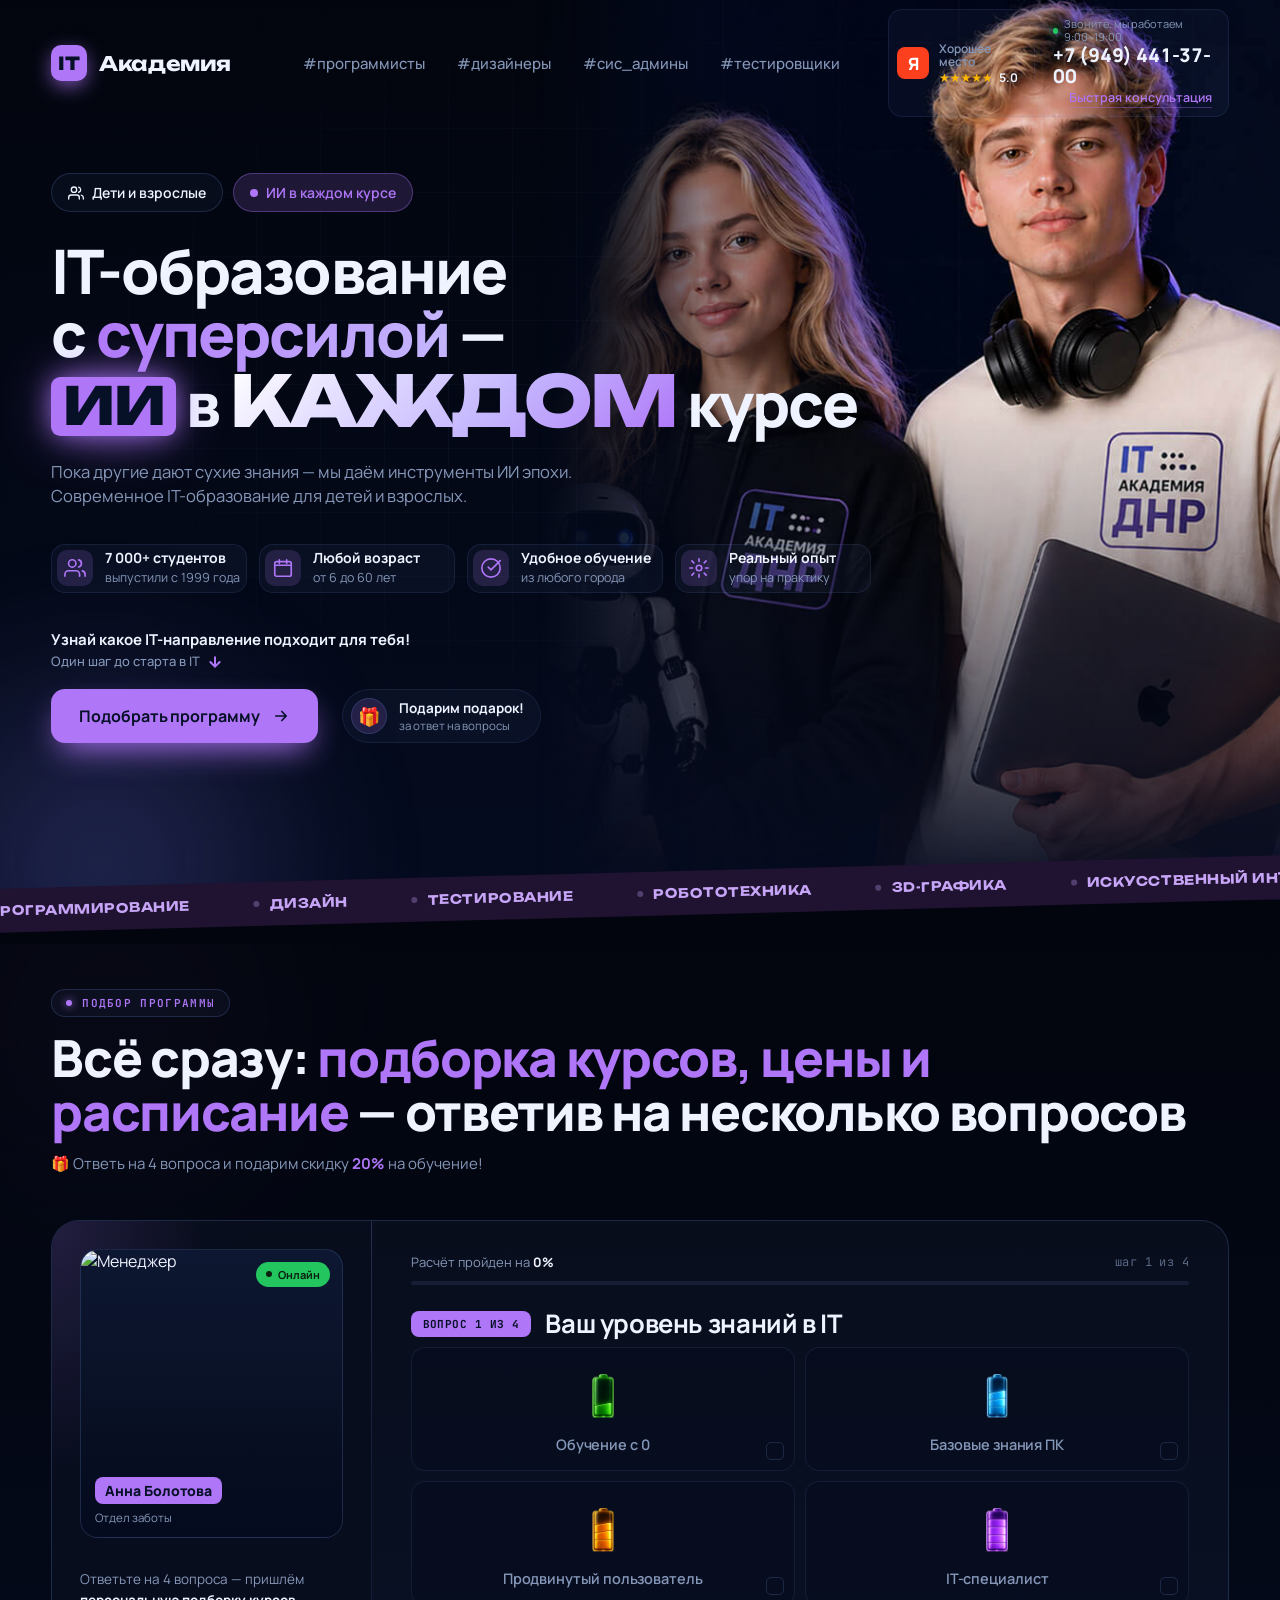
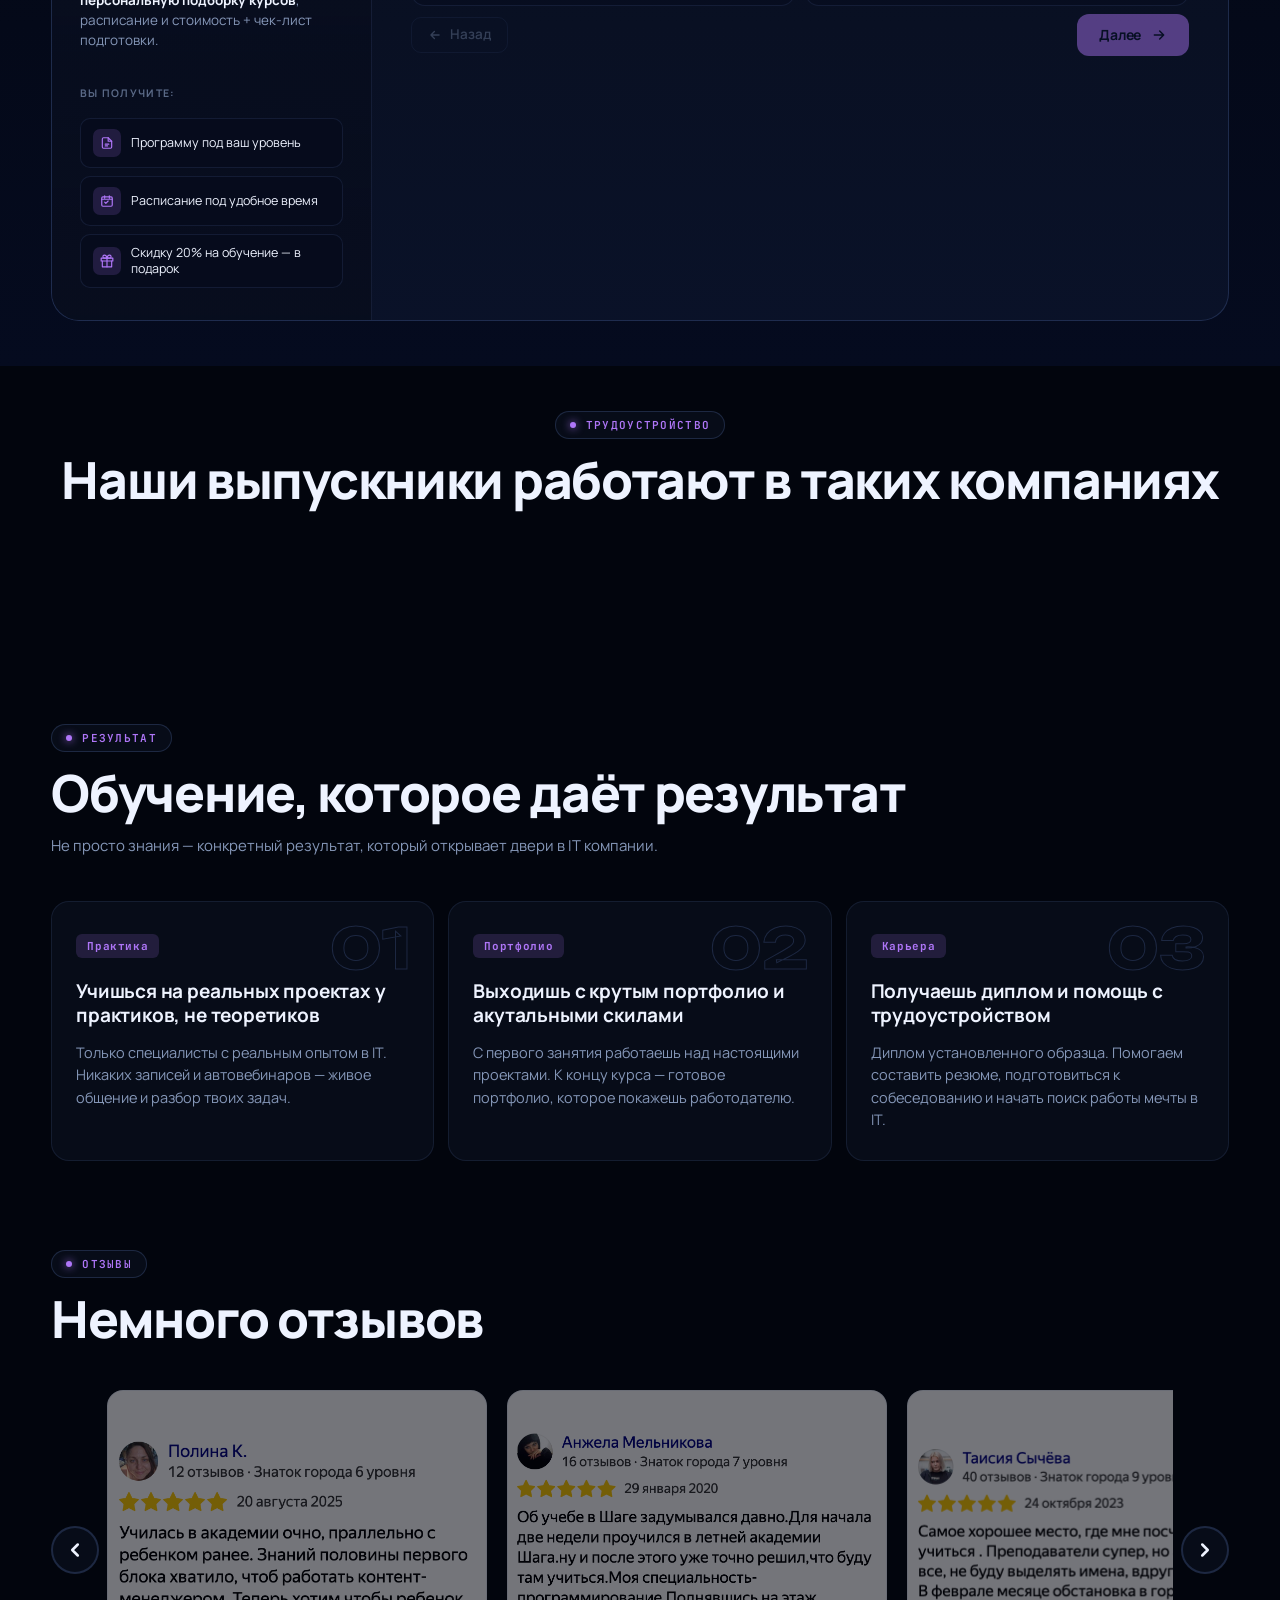
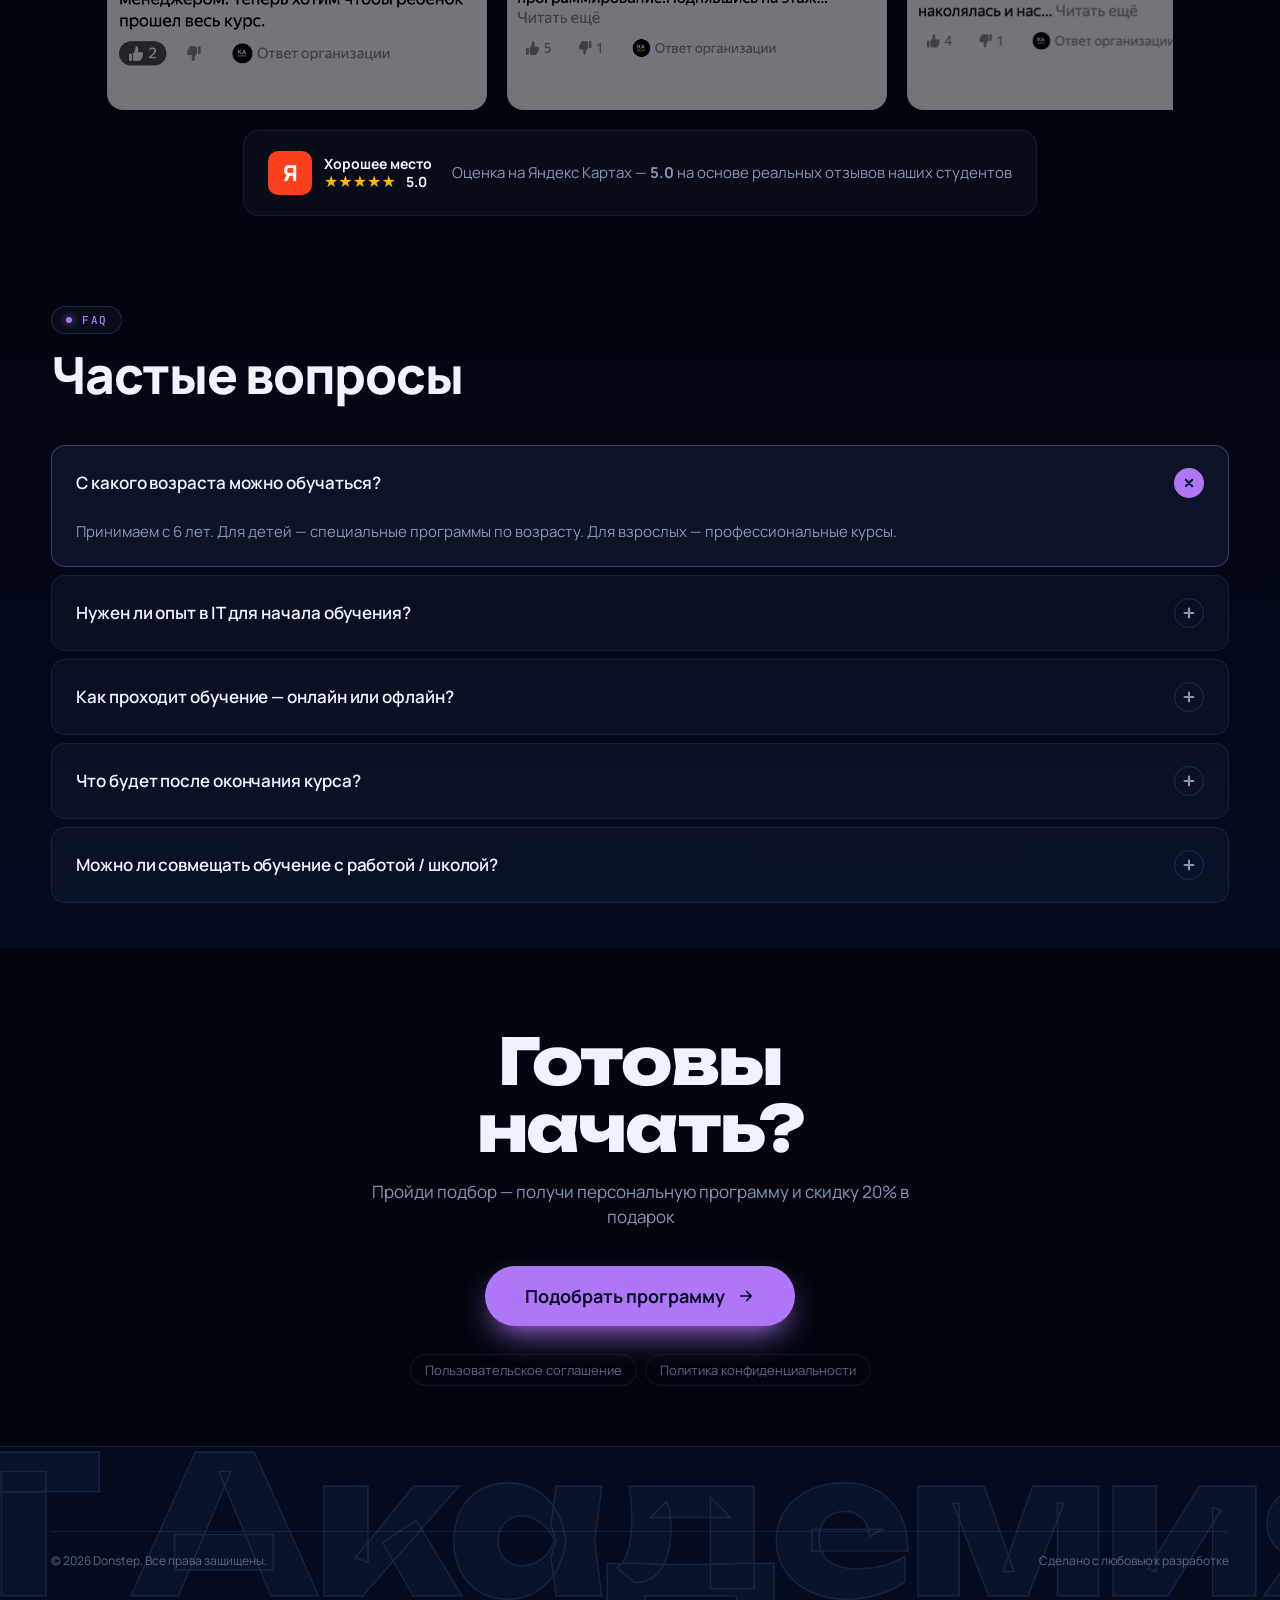
==== index.html @ 4452c3f4 "rename: landing-v2.html → index.html" ====
<!DOCTYPE html>
<html lang="ru">
<head>
<meta charset="UTF-8" />
<meta name="viewport" content="width=device-width, initial-scale=1.0" />
<title>IT образование в ДНР для детей и взрослых - IT Академия</title>
<link rel="preconnect" href="https://fonts.googleapis.com" />
<link rel="preconnect" href="https://fonts.gstatic.com" crossorigin />
<link href="https://fonts.googleapis.com/css2?family=Manrope:wght@400;500;600;700;800&family=JetBrains+Mono:wght@500;700&family=Unbounded:wght@600;700;800&display=swap" rel="stylesheet" />
<link rel="stylesheet" href="sections.css?v=3" />
<link rel="stylesheet" href="quiz.css?v=5" />
<link rel="stylesheet" href="consult.css" />
<style>
* { box-sizing: border-box; }
html { overflow-x: hidden; }
html, body { margin: 0; padding: 0; font-family: "Manrope", system-ui, sans-serif; background: #02050d; color: #eef3ff; -webkit-font-smoothing: antialiased; }
body { overflow-x: hidden; }
a { color: inherit; text-decoration: none; }
button { font-family: inherit; cursor: pointer; }
.sticky-cta { display: none; }
/* ── Theme vars (set by JS) ── */
:root {
  --bg-1: #02050d; --bg-2: #050b1f;
  --bg-card: rgba(99,130,200,0.06); --bg-card-hover: rgba(99,130,200,0.10);
  --border: rgba(99,130,200,0.14); --border-strong: rgba(99,130,200,0.24);
  --fg: #eef3ff; --fg-muted: #8597b8; --fg-dim: #5a6986;
  --accent: oklch(0.68 0.19 302);
  --accent-soft: oklch(0.68 0.19 302 / 0.16);
  --accent-border: oklch(0.68 0.19 302 / 0.35);
}

/* ── Hero ── */
.hero {
  position: relative; min-height: 100vh;
  padding: 1px clamp(20px,4vw,64px) 64px;
  background: linear-gradient(180deg, var(--bg-1), var(--bg-2));
  color: var(--fg); overflow: clip;
}
.hero-bg { position: absolute; inset: 0; pointer-events: none; z-index: 0; }
.hero-bg-orb { position: absolute; border-radius: 50%; filter: blur(60px); opacity: 0.7; will-change: transform; transition: transform 0.4s cubic-bezier(.2,.8,.2,1); }
.hero-bg-orb-1 { width: 720px; height: 720px; top: -200px; right: -160px; background: radial-gradient(circle, oklch(0.68 0.19 302 / 0.35), transparent 65%); }
.hero-bg-orb-2 { width: 560px; height: 560px; bottom: -240px; left: -180px; background: radial-gradient(circle, oklch(0.55 0.14 280 / 0.5), transparent 65%); }
.hero-bg-grid {
  position: absolute; inset: 0;
  background-image: linear-gradient(to right, var(--border) 1px, transparent 1px), linear-gradient(to bottom, var(--border) 1px, transparent 1px);
  background-size: 64px 64px;
  mask-image: radial-gradient(ellipse 70% 60% at 50% 40%, #000 30%, transparent 80%);
  opacity: 0.4;
}

/* Nav */
.hero-nav { position: relative; z-index: 2; display: flex; align-items: center; gap: 48px; padding: 8px 0 0; max-width: 1440px; margin: 0 auto 56px; }
.brand { display: flex; align-items: center; gap: 12px; }
.brand-mark { width: 36px; height: 36px; border-radius: 10px; background: var(--accent); display: grid; place-items: center; color: #061026; font-family: "Unbounded",sans-serif; font-weight: 800; font-size: 18px; box-shadow: 0 6px 22px -4px var(--accent); }
.brand-name { font-family: "Unbounded",sans-serif; font-weight: 700; font-size: 20px; letter-spacing: -0.02em; }
.nav-links { display: flex; gap: 32px; margin-left: 24px; }
.nav-links a { color: var(--fg-muted); font-size: 15px; font-weight: 500; transition: color 0.18s; }
.nav-links a:hover { color: var(--fg); }
.contact-widget { margin-left: auto; display: flex; align-items: center; gap: 18px; padding: 8px 16px 8px 8px; border: 1px solid var(--border); border-radius: 14px; background: var(--bg-card); }
.rating-badge { display: flex; align-items: center; gap: 10px; padding-right: 16px; border-right: 1px solid var(--border); }
.rating-mark { width: 32px; height: 32px; border-radius: 8px; background: #fc3f1d; color: #fff; display: grid; place-items: center; font-weight: 800; font-size: 17px; flex-shrink: 0; }
.rating-body { line-height: 1.1; }
.rating-place { font-size: 12px; font-weight: 600; color: var(--fg-muted); margin-bottom: 2px; }
.rating-stars { display: flex; align-items: center; gap: 6px; }
.stars { color: #ffb800; font-size: 12px; }
.rating-num { font-size: 12px; font-weight: 700; }
.phone-block { display: flex; flex-direction: column; align-items: flex-end; line-height: 1.15; gap: 2px; }
.phone-status { display: inline-flex; align-items: center; gap: 6px; font-size: 11px; color: var(--fg-muted); }
.phone-dot { width: 6px; height: 6px; border-radius: 50%; background: #22c55e; box-shadow: 0 0 8px #22c55e; }
.phone-num { font-size: 19px; font-weight: 800; color: var(--fg); letter-spacing: -0.01em; font-variant-numeric: tabular-nums; line-height: 1.1; cursor: pointer; }
.phone-cta { appearance: none; background: none; border: none; border-bottom: 1px solid var(--accent-border); padding: 0 0 1px; font-size: 12.5px; font-weight: 600; color: var(--accent); font-family: inherit; transition: color 0.18s, border-color 0.18s; }
.phone-cta:hover { color: var(--fg); }

/* Hero grid */
.hero-grid { position: relative; z-index: 1; max-width: 1440px; margin: 0 auto; display: grid; grid-template-columns: minmax(0,1.15fr) minmax(0,1fr); gap: clamp(32px,5vw,72px); align-items: center; }
.hero-pills { display: flex; gap: 10px; flex-wrap: wrap; margin-bottom: 28px; }
.pill { display: inline-flex; align-items: center; gap: 8px; padding: 9px 16px; border-radius: 999px; border: 1px solid var(--border-strong); background: var(--bg-card); font-size: 14px; font-weight: 600; backdrop-filter: blur(6px); }
.pill-free { border-color: var(--accent-border); background: var(--accent-soft); color: var(--accent); }
.pulse-dot { width: 8px; height: 8px; border-radius: 50%; background: var(--accent); animation: pulse 2s infinite; }
@keyframes pulse { 0%{box-shadow:0 0 0 0 oklch(from var(--accent) l c h / 0.5)} 70%{box-shadow:0 0 0 8px oklch(from var(--accent) l c h / 0)} 100%{box-shadow:0 0 0 0 oklch(from var(--accent) l c h / 0)} }
.hero-title { font-family: "Manrope",sans-serif; font-weight: 800; font-size: clamp(34px,4.8vw,66px); line-height: 1.02; letter-spacing: -0.03em; margin: 0 0 22px; text-wrap: balance; }
.title-accent {
  background: linear-gradient(110deg, var(--accent) 0%, #c4b5fd 40%, var(--accent) 70%, #818cf8 100%);
  background-size: 250% 100%;
  -webkit-background-clip: text;
  -webkit-text-fill-color: transparent;
  background-clip: text;
  animation: title-shimmer 4s ease-in-out infinite;
}
@keyframes title-shimmer {
  0%   { background-position: 100% 0; }
  100% { background-position: -100% 0; }
}
.title-num {
  font-family: "Unbounded", sans-serif;
  font-weight: 800;
  font-size: 1.15em;
  letter-spacing: -0.04em;
  text-transform: uppercase;
  background: linear-gradient(135deg, #fff 0%, #c4b5fd 60%, var(--accent) 100%);
  -webkit-background-clip: text;
  -webkit-text-fill-color: transparent;
  background-clip: text;
  display: inline-block;
}
.title-year {
  font-family: "Unbounded", sans-serif;
  font-weight: 700;
  letter-spacing: -0.02em;
  color: rgba(255,255,255,0.7);
}
.title-ai {
  display: inline-block;
  background: var(--accent);
  color: #061026;
  font-family: "Unbounded", sans-serif;
  font-weight: 800;
  font-size: 0.85em;
  letter-spacing: -0.02em;
  padding: 0.04em 0.22em 0.06em;
  border-radius: 0.18em;
  box-shadow: 0 0 28px -4px var(--accent), 0 0 60px -12px var(--accent);
  vertical-align: baseline;
  position: relative;
  top: -0.04em;
}
.hero-sub { font-size: clamp(16px,1.3vw,19px); line-height: 1.45; color: var(--fg-muted); max-width: 560px; margin: 0 0 36px; }
.features-row { display: grid; grid-template-columns: repeat(4,minmax(0,1fr)); gap: 12px; margin-bottom: 36px; }
.feature-card { display: flex; align-items: flex-start; gap: 12px; padding: 5px; border-radius: 14px; border: 1px solid var(--border); background: var(--bg-card); min-width: 0; transition: transform 0.25s cubic-bezier(.2,.8,.2,1), background 0.2s, border-color 0.2s, box-shadow 0.25s; cursor: default; }
.feature-card.is-hovered { transform: translateY(-3px); background: var(--bg-card-hover); border-color: var(--accent-border); box-shadow: 0 14px 40px -16px var(--accent), inset 0 0 0 1px var(--accent-border); }
.feature-icon { flex-shrink: 0; width: 36px; height: 36px; border-radius: 10px; background: var(--accent-soft); color: var(--accent); display: grid; place-items: center; transition: transform 0.25s; }
.feature-icon svg { width: 22px; height: 22px; }
.feature-card.is-hovered .feature-icon { transform: scale(1.06) rotate(-3deg); }
.feature-title { font-size: 14px; font-weight: 700; line-height: 1.2; margin-bottom: 3px; white-space: nowrap; overflow: hidden; text-overflow: ellipsis; }
.feature-body { font-size: 12.5px; line-height: 1.35; color: var(--fg-muted); }
.hero-cta-lead { font-size: clamp(15px,1.1vw,18px); font-weight: 700; color: var(--fg); margin: 0 0 18px; line-height: 1.4; }
.hero-cta-lead-sub { font-size: clamp(13px,1vw,15px); font-weight: 500; color: var(--fg-muted); }
.cta-arrow { display: inline-block; vertical-align: middle; margin-left: 4px; color: var(--accent); animation: arrow-bounce 1.4s ease-in-out infinite; }
@keyframes arrow-bounce {
  0%, 100% { transform: translateY(0); }
  50%       { transform: translateY(5px); }
}
.hero-cta-row { display: flex; align-items: center; gap: 24px; flex-wrap: wrap; margin-bottom: 24px; }
.btn-primary { display: inline-flex; align-items: center; gap: 12px; padding: 16px 28px; border: none; border-radius: 14px; background: var(--accent); color: #061026; font-size: 16px; font-weight: 700; letter-spacing: -0.005em; transition: transform 0.15s, box-shadow 0.2s; box-shadow: 0 14px 32px -10px var(--accent); position: relative; overflow: hidden; animation: btn-glow-pulse 2.8s ease-in-out infinite; }
.btn-primary::after { content: ''; position: absolute; top: 0; left: -75%; width: 50%; height: 100%; background: linear-gradient(90deg, transparent, rgba(255,255,255,0.28), transparent); transform: skewX(-20deg); animation: btn-shine 2.8s ease-in-out infinite; }
.btn-primary:hover { transform: translateY(-2px); box-shadow: 0 22px 48px -8px var(--accent); animation: none; }
.btn-primary:hover::after { animation: none; }
@keyframes btn-glow-pulse {
  0%, 100% { box-shadow: 0 14px 32px -10px var(--accent); }
  50%       { box-shadow: 0 14px 48px -4px var(--accent), 0 0 0 4px oklch(from var(--accent) l c h / 0.18); }
}
@keyframes btn-shine {
  0%   { left: -75%; opacity: 0; }
  20%  { opacity: 1; }
  50%  { left: 125%; opacity: 0; }
  100% { left: 125%; opacity: 0; }
}
.speaker-line { display: flex; align-items: center; gap: 12px; padding: 8px 16px 8px 8px; border-radius: 999px; border: 1px solid var(--border); background: var(--bg-card); }
.speaker-avatar { width: 36px; height: 36px; border-radius: 50%; overflow: hidden; flex-shrink: 0; border: 1px solid var(--border-strong); background: #1a2540; display: grid; place-items: center; }
.speaker-name { display: flex; align-items: center; gap: 6px; font-size: 13.5px; font-weight: 700; }
.speaker-role { font-size: 11.5px; color: var(--fg-muted); margin-top: 1px; }

/* Speaker frame */
.hero-visual { position: relative; will-change: transform; }
.hero-visual-inner { width: 100%; height: 100%; transition: transform 0.4s cubic-bezier(.2,.8,.2,1); will-change: transform; }
.speaker-frame-bg { border-radius: 0; border: none; background: transparent; box-shadow: none; aspect-ratio: auto; width: 100%; height: 100%; min-height: 500px; position: relative; overflow: hidden; -webkit-mask-image: linear-gradient(90deg, transparent 0%, #000 22%, #000 100%); mask-image: linear-gradient(90deg, transparent 0%, #000 22%, #000 100%); }
.speaker-frame-bg .speaker-img { position: absolute; inset: 0; width: 100%; height: 100%; object-fit: cover; object-position: center center; display: block; }
.speaker-frame-bg .speaker-photo-fade { position: absolute; inset: 0; pointer-events: none; background: linear-gradient(0deg, rgba(5,11,31,1) 0%, rgba(5,11,31,0.5) 25%, transparent 55%), linear-gradient(90deg, rgba(5,11,31,0.92) 0%, rgba(5,11,31,0.4) 22%, transparent 50%); }
.hero-layout-overlay .hero-grid { grid-template-columns: 1fr; }
.hero-layout-overlay .hero-content { position: relative; z-index: 2; max-width: 820px; }
.hero-layout-overlay .hero-visual { position: absolute; right: 0; top: 0; bottom: 0; width: min(58%,1000px); z-index: 0; pointer-events: none; }

/* Reveal */
.reveal { opacity: 0; transform: translateY(14px); transition: opacity 0.7s cubic-bezier(.2,.8,.2,1) var(--reveal-delay,0ms), transform 0.7s cubic-bezier(.2,.8,.2,1) var(--reveal-delay,0ms); }
.hero.is-mounted .reveal { opacity: 1; transform: translateY(0); }

/* Responsive hero */
@media (max-width:1100px) {
  .hero-grid { grid-template-columns: 1fr; }
  .hero-layout-overlay .hero-visual { position: relative; width: calc(100% + 2 * clamp(20px,4vw,64px)); margin-left: calc(-1 * clamp(20px,4vw,64px)); margin-right: calc(-1 * clamp(20px,4vw,64px)); height: auto; aspect-ratio: 16/11; order: -1; }
  .hero-layout-overlay .hero-content { max-width: 100%; }
  .nav-links { display: none; }
  .hero-nav { margin: 0 auto 1px; }
}
@media (min-width:801px) and (max-width:1100px) {
  .hero-grid { margin-top: -200px; position: relative; z-index: 2; }
}
@media (max-width:800px) {
  .hero-grid { margin-top: -100px; position: relative; z-index: 2; }
}
@media (max-width:720px) {
  .hero { padding: 1px 16px 48px; overflow-x: hidden; }
  .hero-layout-overlay .hero-visual { width: calc(100% + 32px); margin-left: -16px; margin-right: -16px; }
  .features-row { grid-template-columns: repeat(2,1fr); gap: 8px; order: 10; }
  .hero-cta-lead { order: 8; }
  .hero-cta-row { flex-direction: column; align-items: stretch; order: 9; }
  .hero-content { display: flex; flex-direction: column; }
  .hero-title { font-size: 42px; }
  .title-num { font-size: 1em; letter-spacing: -0.03em; }
  .btn-primary { width: 100%; justify-content: center; }
  .contact-widget { order: 3; justify-content: space-between; padding: 6px 12px 6px 6px; gap: 10px; border-radius: 10px; margin-bottom: 4px; }
  .rating-mark { width: 26px; height: 26px; font-size: 14px; border-radius: 6px; }
  .rating-badge { gap: 7px; padding-right: 10px; }
  .phone-num { font-size: 16px; }
  .phone-cta { font-size: 11.5px; }
  .phone-status { display: none; }
  .hero-nav { flex-wrap: wrap; gap: 12px; margin: 0 auto 1px; padding: 4px 0 0; }
}
@media (max-width:520px) {
  .rating-badge { display: none; }
  .hero-title { font-size: 38px; }
  .features-row { grid-template-columns: 1fr; }
  .btn-primary { padding: 14px 20px; font-size: 15px; }
}
@media (max-width:420px) {
  .phone-num { font-size: 15px; }
  .brand-name { font-size: 16px; }
}
</style>
<script>
function smoothScrollTo(selector) {
  const el = document.querySelector(selector);
  if (!el) return;
  const start = window.pageYOffset;
  const end = el.getBoundingClientRect().top + start;
  const duration = 800;
  let startTime = null;
  function ease(t) { return t < 0.5 ? 2*t*t : -1+(4-2*t)*t; }
  function step(ts) {
    if (!startTime) startTime = ts;
    const progress = Math.min((ts - startTime) / duration, 1);
    window.scrollTo(0, start + (end - start) * ease(progress));
    if (progress < 1) requestAnimationFrame(step);
  }
  requestAnimationFrame(step);
}
</script>
</head>
<body>

<!-- ═══════════════════════ HERO ═══════════════════════ -->
<div class="hero hero-layout-overlay" id="hero">
  <div class="hero-bg">
    <div class="hero-bg-orb hero-bg-orb-1"></div>
    <div class="hero-bg-orb hero-bg-orb-2"></div>
    <div class="hero-bg-grid"></div>
  </div>

  <header class="hero-nav reveal" style="--reveal-delay:0ms">
    <div class="brand">
      <div class="brand-mark">IT</div>
      <span class="brand-name">Академия</span>
    </div>
    <nav class="nav-links">
      <a href="#">#программисты</a>
      <a href="#">#дизайнеры</a>
      <a href="#">#сис_админы</a>
      <a href="#">#тестировщики</a>
    </nav>
    <div class="contact-widget">
      <div class="rating-badge">
        <div class="rating-mark">Я</div>
        <div class="rating-body">
          <div class="rating-place">Хорошее место</div>
          <div class="rating-stars"><span class="stars">★★★★★</span><span class="rating-num">5.0</span></div>
        </div>
      </div>
      <div class="phone-block">
        <div class="phone-status"><span class="phone-dot"></span><span>Звоните, мы работаем 9:00–19:00</span></div>
        <a href="tel:+73432473190" class="phone-num" id="phone-num-link">+7 (343) 247-31-90</a>
        <button type="button" class="phone-cta">Быстрая консультация</button>
      </div>
    </div>
  </header>

  <div class="hero-visual reveal" style="--reveal-delay:300ms">
    <div class="hero-visual-inner">
      <div class="speaker-frame-bg">
        <picture>
          <source media="(max-width: 590px)" srcset="assets/speaker-mob.jpg" />
          <img src="assets/speaker.jpg" alt="Спикер" class="speaker-img" />
        </picture>
        <div class="speaker-photo-fade"></div>
      </div>
    </div>
  </div>

  <div class="hero-grid">
    <div class="hero-content">
      <div class="hero-pills reveal" style="--reveal-delay:100ms">
        <div class="pill">
          <svg width="16" height="16" viewBox="0 0 24 24" fill="none" stroke="currentColor" stroke-width="2" stroke-linecap="round" stroke-linejoin="round"><path d="M17 21v-2a4 4 0 0 0-4-4H5a4 4 0 0 0-4 4v2"/><circle cx="9" cy="7" r="4"/><path d="M23 21v-2a4 4 0 0 0-3-3.87"/><path d="M16 3.13a4 4 0 0 1 0 7.75"/></svg>
          <span>Дети и взрослые</span>
        </div>
        <div class="pill pill-free"><span class="pulse-dot"></span><span>ИИ в каждом курсе</span></div>
       <!-- <div class="pill">
          <svg width="16" height="16" viewBox="0 0 24 24" fill="none" stroke="currentColor" stroke-width="2" stroke-linecap="round" stroke-linejoin="round"><path d="M22 11.08V12a10 10 0 1 1-5.93-9.14"/><polyline points="22 4 12 14.01 9 11.01"/></svg>
          <span>500+ выпускников</span>
        </div>-->
      </div>

      <h1 class="hero-title reveal" style="--reveal-delay:200ms">
        <span style="display:block">IT-образование</span>
        <span style="display:block">с&nbsp;<span class="title-accent">суперсилой</span> —</span>
        <span style="display:block"><span class="title-ai">ИИ</span> в&nbsp;<span class="title-num">каждом</span> курсе</span>
      </h1>

      <p class="hero-sub reveal" style="--reveal-delay:320ms">Пока другие дают сухие знания — мы даём инструменты ИИ эпохи. Современное IT-образование для детей и взрослых.</p>

      <div class="features-row reveal" style="--reveal-delay:440ms">
        <div class="feature-card">
          <div class="feature-icon"><svg viewBox="0 0 24 24" fill="none" stroke="currentColor" stroke-width="1.8" stroke-linecap="round" stroke-linejoin="round"><path d="M17 21v-2a4 4 0 0 0-4-4H5a4 4 0 0 0-4 4v2"/><circle cx="9" cy="7" r="4"/><path d="M23 21v-2a4 4 0 0 0-3-3.87"/><path d="M16 3.13a4 4 0 0 1 0 7.75"/></svg></div>
          <div class="feature-text"><div class="feature-title">7 000+ студентов</div><div class="feature-body">выпустили с 1999 года</div></div>
        </div>
        <div class="feature-card">
          <div class="feature-icon"><svg viewBox="0 0 24 24" fill="none" stroke="currentColor" stroke-width="1.8" stroke-linecap="round" stroke-linejoin="round"><rect x="3" y="5" width="18" height="16" rx="2"/><path d="M3 9h18M8 3v4M16 3v4"/></svg></div>
          <div class="feature-text"><div class="feature-title">Любой возраст</div><div class="feature-body">от 6 до 60 лет</div></div>
        </div>
        <div class="feature-card">
          <div class="feature-icon"><svg viewBox="0 0 24 24" fill="none" stroke="currentColor" stroke-width="1.8" stroke-linecap="round" stroke-linejoin="round"><path d="M9 11l3 3L22 4"/><circle cx="12" cy="12" r="10"/></svg></div>
          <div class="feature-text"><div class="feature-title">Удобное обучение</div><div class="feature-body">из любого города</div></div>
        </div>
        <div class="feature-card">
          <div class="feature-icon"><svg viewBox="0 0 24 24" fill="none" stroke="currentColor" stroke-width="1.8" stroke-linecap="round" stroke-linejoin="round"><circle cx="12" cy="12" r="3"/><path d="M12 2v3M12 19v3M4.22 4.22l2.12 2.12M17.66 17.66l2.12 2.12M2 12h3M19 12h3M4.22 19.78l2.12-2.12M17.66 6.34l2.12-2.12"/></svg></div>
          <div class="feature-text"><div class="feature-title">Реальный опыт</div><div class="feature-body">упор на практику</div></div>
        </div>
      </div>

      <p class="hero-cta-lead reveal" style="--reveal-delay:520ms">Узнай какое IT-направление подходит для тебя!<br>
        <span class="hero-cta-lead-sub">Один шаг до старта в IT <svg class="cta-arrow" width="16" height="16" viewBox="0 0 24 24" fill="none" stroke="currentColor" stroke-width="3" stroke-linecap="round" stroke-linejoin="round"><path d="M12 5v14M5 12l7 7 7-7"/></svg></span></p>

      <div class="hero-cta-row reveal" style="--reveal-delay:560ms">
        <button class="btn-primary" onclick="smoothScrollTo('#quiz')">
          <span>Подобрать программу</span>
          <svg width="18" height="18" viewBox="0 0 24 24" fill="none" stroke="currentColor" stroke-width="2.2" stroke-linecap="round" stroke-linejoin="round"><path d="M5 12h14M13 6l6 6-6 6"/></svg>
        </button>
        <div class="speaker-line">
          <div class="speaker-avatar" style="background:var(--accent-soft);color:var(--accent);font-size:18px;display:grid;place-items:center;">🎁</div>
          <div class="speaker-meta">
            <div class="speaker-name">
              <span>Подарим подарок!</span>
            </div>
            <div class="speaker-role">за ответ на вопросы</div>
          </div>
        </div>
      </div>
    </div>

  </div>
</div>

<!-- ═══════════════════════ MARQUEE ═══════════════════════ -->
<div class="marquee-clip"><div class="marquee-wrap">
  <div class="marquee-track">
    <div class="marquee-inner">
      <span class="mq-item"><span class="mq-dot"></span>Программирование</span>
      <span class="mq-item"><span class="mq-dot"></span>Дизайн</span>
      <span class="mq-item"><span class="mq-dot"></span>Тестирование</span>
      <span class="mq-item"><span class="mq-dot"></span>Робототехника</span>
      <span class="mq-item"><span class="mq-dot"></span>3D-графика</span>
      <span class="mq-item"><span class="mq-dot"></span>Искусственный интеллект</span>
      <span class="mq-item"><span class="mq-dot"></span>Кибербезопасность</span>
      <span class="mq-item"><span class="mq-dot"></span>Веб-разработка</span>
      <span class="mq-item"><span class="mq-dot"></span>Data Science</span>
      <span class="mq-item"><span class="mq-dot"></span>Мобильные приложения</span>
      <span class="mq-item"><span class="mq-dot"></span>Программирование</span>
      <span class="mq-item"><span class="mq-dot"></span>Дизайн</span>
      <span class="mq-item"><span class="mq-dot"></span>Тестирование</span>
      <span class="mq-item"><span class="mq-dot"></span>Робототехника</span>
      <span class="mq-item"><span class="mq-dot"></span>3D-графика</span>
      <span class="mq-item"><span class="mq-dot"></span>Искусственный интеллект</span>
      <span class="mq-item"><span class="mq-dot"></span>Кибербезопасность</span>
      <span class="mq-item"><span class="mq-dot"></span>Веб-разработка</span>
      <span class="mq-item"><span class="mq-dot"></span>Data Science</span>
      <span class="mq-item"><span class="mq-dot"></span>Мобильные приложения</span>
    </div>
  </div>
</div></div>
<style>
.marquee-clip { overflow-x: clip; overflow-y: visible; position: relative; z-index: 10; padding-top: 32px; margin-top: -32px; }
.marquee-wrap {
  overflow: hidden;
  transform: rotate(-1.5deg) translateY(-28px);
  margin: 0 -60px;
  padding: 0;
  background: oklch(0.22 0.06 302);
  position: relative;
}
.marquee-track { overflow: hidden; padding: 14px 0; }
.marquee-inner {
  display: flex; gap: 0; width: max-content;
  animation: marquee-scroll 55s linear infinite;
}
.mq-item {
  display: inline-flex; align-items: center; gap: 10px;
  padding: 0 32px;
  font-family: "Unbounded", sans-serif;
  font-size: 13px; font-weight: 700;
  color: oklch(0.78 0.12 302);
  white-space: nowrap;
  text-transform: uppercase; letter-spacing: 0.04em;
}
.mq-dot {
  width: 6px; height: 6px; border-radius: 50%;
  background: oklch(0.78 0.12 302 / 0.3); flex-shrink: 0;
}
@keyframes marquee-scroll {
  0%   { transform: translateX(0); }
  100% { transform: translateX(-50%); }
}
</style>

<!-- ═══════════════════════ ПРОГРАММА ═══════════════════════ -->
 <!--
<section class="sec sec--alt" id="program">
  <div class="sec-orb" style="width:540px;height:540px;background:radial-gradient(circle,var(--accent-soft),transparent 65%);top:-200px;right:-160px"></div>
  <div class="sec-inner">
    <header class="sec-head s-reveal">
      <div class="sec-kicker"><span class="sec-kicker-dot"></span><span>Программа</span></div>
      <h2 class="sec-title">1.5 часа практики, <em>без воды</em></h2>
      <p class="sec-sub">Шесть блоков, которые превращают ИИ из «помощника по автокомплиту» в полноценного участника команды.</p>
    </header>
    <ol class="program-list">
      <li class="program-row s-reveal" style="--rd:0ms">
        <div class="program-time"><span class="program-time-num">00:00</span><span class="program-time-tag">Контекст</span></div>
        <div class="program-rail"><span class="program-dot"></span><span class="program-line"></span></div>
        <div class="program-body"><h3 class="program-title">Почему 90% разработчиков используют ИИ неправильно</h3><p class="program-text">Главная ошибка — относиться к ассистенту как к автокомплиту. Покажу систему, которая меняет процесс, а не отдельные строки.</p></div>
      </li>
      <li class="program-row s-reveal" style="--rd:70ms">
        <div class="program-time"><span class="program-time-num">00:18</span><span class="program-time-tag">Демо</span></div>
        <div class="program-rail"><span class="program-dot"></span><span class="program-line"></span></div>
        <div class="program-body"><h3 class="program-title">MCP в браузере — фиксим баги, не выходя из вкладки</h3><p class="program-text">Live-демо: подключаем агента к Chrome DevTools и находим причину бага в продакшен-сборке за 4 минуты.</p></div>
      </li>
      <li class="program-row s-reveal" style="--rd:140ms">
        <div class="program-time"><span class="program-time-num">00:42</span><span class="program-time-tag">Практика</span></div>
        <div class="program-rail"><span class="program-dot"></span><span class="program-line"></span></div>
        <div class="program-body"><h3 class="program-title">От тикета до PR за один проход</h3><p class="program-text">Полный цикл: постановка → план → код → тесты → ревью самому себе. Шаблон промта, который можно сразу скопировать в проект.</p></div>
      </li>
      <li class="program-row s-reveal" style="--rd:210ms">
        <div class="program-time"><span class="program-time-num">01:05</span><span class="program-time-tag">Практика</span></div>
        <div class="program-rail"><span class="program-dot"></span><span class="program-line"></span></div>
        <div class="program-body"><h3 class="program-title">GitHub Actions: что делать, когда CI красный</h3><p class="program-text">Подключаем агента к логам сборки. Учим читать стек-трейс и предлагать минимальный фикс — без угадывания.</p></div>
      </li>
      <li class="program-row s-reveal" style="--rd:280ms">
        <div class="program-time"><span class="program-time-num">01:22</span><span class="program-time-tag">Архитектура</span></div>
        <div class="program-rail"><span class="program-dot"></span><span class="program-line"></span></div>
        <div class="program-body"><h3 class="program-title">Рефакторинг с учётом всего проекта</h3><p class="program-text">Как давать ИИ контекст 200k+ токенов так, чтобы он держался ваших соглашений.</p></div>
      </li>
      <li class="program-row s-reveal" style="--rd:350ms">
        <div class="program-time"><span class="program-time-num">01:38</span><span class="program-time-tag">Q&amp;A</span></div>
        <div class="program-rail"><span class="program-dot"></span></div>
        <div class="program-body"><h3 class="program-title">Разбор ваших задач в прямом эфире</h3><p class="program-text">Заранее присылайте свои кейсы — разберём 3–5 самых интересных.</p></div>
      </li>
    </ol>
  </div>
</section> -->

<!-- ═══════════════════════ КВИЗ ═══════════════════════ -->
<section class="sec sec--alt" id="quiz">
  <div class="sec-orb" style="width:540px;height:540px;background:radial-gradient(circle,var(--accent-soft),transparent 65%);top:-200px;left:-160px"></div>
  <div class="sec-inner">
    <header class="sec-head s-reveal">
      <div class="sec-kicker"><span class="sec-kicker-dot"></span><span>Подбор программы</span></div>
      <h2 class="sec-title">Всё сразу: <em>подборка курсов, цены и расписание</em> — ответив на несколько вопросов</h2>
      <p class="sec-sub">🎁 Ответь на 4 вопроса и подарим скидку <strong style="color:var(--accent)">20%</strong> на обучение!</p>
    </header>
    <div class="s-reveal" style="--rd:120ms">
      <div class="quiz-card">
        <aside class="quiz-aside">
          <div class="quiz-expert">
            <span class="quiz-expert-online"><span class="dot"></span> Онлайн</span>
            <img src="assets/manager.png" alt="Менеджер" />
            <div class="quiz-expert-name"><strong>Анна Болотова</strong><span>Отдел заботы</span></div>
          </div>
          <p class="quiz-aside-text">Ответьте на 4 вопроса — пришлём <strong>персональную подборку курсов</strong>, расписание и стоимость + чек-лист подготовки.</p>
          <div class="quiz-bonuses-label">Вы получите:</div>
          <ul class="quiz-bonus-list">
            <li><span class="quiz-bonus-icon"><svg viewBox="0 0 24 24" fill="none" stroke="currentColor" stroke-width="2" stroke-linecap="round" stroke-linejoin="round"><path d="M14 3H6a2 2 0 0 0-2 2v14a2 2 0 0 0 2 2h12a2 2 0 0 0 2-2V9Z"/><path d="M14 3v6h6M9 14h6M9 17h4"/></svg></span>Программу под ваш уровень</li>
            <li><span class="quiz-bonus-icon"><svg viewBox="0 0 24 24" fill="none" stroke="currentColor" stroke-width="2" stroke-linecap="round" stroke-linejoin="round"><rect x="3" y="5" width="18" height="16" rx="2"/><path d="M3 9h18M8 3v4M16 3v4"/><path d="M8 14l2 2 4-4"/></svg></span>Расписание под удобное время</li>
            <li><span class="quiz-bonus-icon"><svg viewBox="0 0 24 24" fill="none" stroke="currentColor" stroke-width="2" stroke-linecap="round" stroke-linejoin="round"><polyline points="20 12 20 22 4 22 4 12"/><rect x="2" y="7" width="20" height="5"/><path d="M12 22V7M12 7H7.5a2.5 2.5 0 0 1 0-5C11 2 12 7 12 7zM12 7h4.5a2.5 2.5 0 0 0 0-5C13 2 12 7 12 7z"/></svg></span>Скидку 20% на обучение — в подарок</li>
          </ul>
        </aside>
        <div class="quiz-body" id="quiz-body"></div>
      </div>
    </div>
  </div>
</section>

<!-- ═══════════════════════ КОМПАНИИ ═══════════════════════ -->
<section class="sec sec-companies" id="companies">
  <div class="sec-inner">
    <header class="sec-head sec-head-center s-reveal">
      <div class="sec-kicker"><span class="sec-kicker-dot"></span><span>Трудоустройство</span></div>
      <h2 class="sec-title">Наши выпускники работают в таких компаниях</h2>
    </header>
  </div>
  <div class="companies-marquee-wrap">
    <div class="companies-row">
      <div class="companies-track companies-track--fwd">
        <div class="companies-inner">
          <img src="https://www.donstep.com/img/logo/1.png" alt=""><img src="https://www.donstep.com/img/logo/2.png" alt=""><img src="https://www.donstep.com/img/logo/3.png" alt=""><img src="https://www.donstep.com/img/logo/4.png" alt=""><img src="https://www.donstep.com/img/logo/5.png" alt=""><img src="https://www.donstep.com/img/logo/6.png" alt=""><img src="https://www.donstep.com/img/logo/7.png" alt=""><img src="https://www.donstep.com/img/logo/8.png" alt=""><img src="https://www.donstep.com/img/logo/9.png" alt=""><img src="https://www.donstep.com/img/logo/10.png" alt=""><img src="https://www.donstep.com/img/logo/11.png" alt=""><img src="https://www.donstep.com/img/logo/12.png" alt=""><img src="https://www.donstep.com/img/logo/13.png" alt=""><img src="https://www.donstep.com/img/logo/14.png" alt=""><img src="https://www.donstep.com/img/logo/15.png" alt=""><img src="https://www.donstep.com/img/logo/16.png" alt=""><img src="https://www.donstep.com/img/logo/17.png" alt="">
          <img src="https://www.donstep.com/img/logo/1.png" alt=""><img src="https://www.donstep.com/img/logo/2.png" alt=""><img src="https://www.donstep.com/img/logo/3.png" alt=""><img src="https://www.donstep.com/img/logo/4.png" alt=""><img src="https://www.donstep.com/img/logo/5.png" alt=""><img src="https://www.donstep.com/img/logo/6.png" alt=""><img src="https://www.donstep.com/img/logo/7.png" alt=""><img src="https://www.donstep.com/img/logo/8.png" alt=""><img src="https://www.donstep.com/img/logo/9.png" alt=""><img src="https://www.donstep.com/img/logo/10.png" alt=""><img src="https://www.donstep.com/img/logo/11.png" alt=""><img src="https://www.donstep.com/img/logo/12.png" alt=""><img src="https://www.donstep.com/img/logo/13.png" alt=""><img src="https://www.donstep.com/img/logo/14.png" alt=""><img src="https://www.donstep.com/img/logo/15.png" alt=""><img src="https://www.donstep.com/img/logo/16.png" alt=""><img src="https://www.donstep.com/img/logo/17.png" alt="">
        </div>
      </div>
    </div>
    <div class="companies-row">
      <div class="companies-track companies-track--rev">
        <div class="companies-inner">
          <img src="https://www.donstep.com/img/logo/18.png" alt=""><img src="https://www.donstep.com/img/logo/19.png" alt=""><img src="https://www.donstep.com/img/logo/20.png" alt=""><img src="https://www.donstep.com/img/logo/21.png" alt=""><img src="https://www.donstep.com/img/logo/22.png" alt=""><img src="https://www.donstep.com/img/logo/23.png" alt=""><img src="https://www.donstep.com/img/logo/24.png" alt=""><img src="https://www.donstep.com/img/logo/25.png" alt=""><img src="https://www.donstep.com/img/logo/26.png" alt=""><img src="https://www.donstep.com/img/logo/27.png" alt=""><img src="https://www.donstep.com/img/logo/28.png" alt=""><img src="https://www.donstep.com/img/logo/29.png" alt=""><img src="https://www.donstep.com/img/logo/30.png" alt=""><img src="https://www.donstep.com/img/logo/31.png" alt=""><img src="https://www.donstep.com/img/logo/32.png" alt=""><img src="https://www.donstep.com/img/logo/33.png" alt=""><img src="https://www.donstep.com/img/logo/34.png" alt=""><img src="https://www.donstep.com/img/logo/35.png" alt="">
          <img src="https://www.donstep.com/img/logo/18.png" alt=""><img src="https://www.donstep.com/img/logo/19.png" alt=""><img src="https://www.donstep.com/img/logo/20.png" alt=""><img src="https://www.donstep.com/img/logo/21.png" alt=""><img src="https://www.donstep.com/img/logo/22.png" alt=""><img src="https://www.donstep.com/img/logo/23.png" alt=""><img src="https://www.donstep.com/img/logo/24.png" alt=""><img src="https://www.donstep.com/img/logo/25.png" alt=""><img src="https://www.donstep.com/img/logo/26.png" alt=""><img src="https://www.donstep.com/img/logo/27.png" alt=""><img src="https://www.donstep.com/img/logo/28.png" alt=""><img src="https://www.donstep.com/img/logo/29.png" alt=""><img src="https://www.donstep.com/img/logo/30.png" alt=""><img src="https://www.donstep.com/img/logo/31.png" alt=""><img src="https://www.donstep.com/img/logo/32.png" alt=""><img src="https://www.donstep.com/img/logo/33.png" alt=""><img src="https://www.donstep.com/img/logo/34.png" alt=""><img src="https://www.donstep.com/img/logo/35.png" alt="">
        </div>
      </div>
    </div>
  </div>
</section>
<style>
.sec-companies { padding-bottom: clamp(32px,3.5vw,56px); }
.companies-marquee-wrap { overflow: hidden; margin-top: 40px; display: flex; flex-direction: column; gap: 20px; }
.companies-row { overflow: hidden; position: relative; }
.companies-row::before, .companies-row::after { content: ''; position: absolute; top: 0; bottom: 0; width: 120px; z-index: 2; pointer-events: none; }
.companies-row::before { left: 0; background: linear-gradient(to right, var(--bg-1), transparent); }
.companies-row::after { right: 0; background: linear-gradient(to left, var(--bg-1), transparent); }
.companies-track { overflow: hidden; }
.companies-inner { display: flex; align-items: center; gap: 48px; width: max-content; }
.companies-inner img { height: 32px; width: auto; filter: brightness(0) invert(1); opacity: 0.45; transition: opacity 0.2s; flex-shrink: 0; }
.companies-inner img:hover { opacity: 0.8; }
.companies-track--fwd .companies-inner { animation: co-fwd 40s linear infinite; }
.companies-track--rev .companies-inner { animation: co-rev 40s linear infinite; }
@keyframes co-fwd { 0% { transform: translateX(0); } 100% { transform: translateX(-50%); } }
@keyframes co-rev { 0% { transform: translateX(-50%); } 100% { transform: translateX(0); } }
</style>

<!-- ═══════════════════════ ДЛЯ КОГО ═══════════════════════ 
<section class="sec" id="audience">
  <div class="sec-inner">
    <header class="sec-head s-reveal">
      <div class="sec-kicker"><span class="sec-kicker-dot"></span><span>Для кого</span></div>
      <h2 class="sec-title">Кому будет полезно</h2>
      <p class="sec-sub">Без «всем подряд». Узнаёте себя в одном из пунктов — приходите.</p>
    </header>
    <div class="audience-grid">
      <div class="audience-card s-reveal" style="--rd:0ms">
        <div class="audience-fit"><svg viewBox="0 0 16 16" width="11" height="11" fill="none" stroke="currentColor" stroke-width="2.6" stroke-linecap="round" stroke-linejoin="round"><path d="M3 8.5l3.2 3.2L13 4.8"/></svg><span>Будет полезно</span></div>
        <h3 class="audience-title">Middle / Senior разработчикам</h3>
        <p class="audience-body">Если вы пробовали Copilot и Cursor, но чувствуете, что выжимаете не больше 20% от возможного.</p>
      </div>
      <div class="audience-card s-reveal" style="--rd:70ms">
        <div class="audience-fit"><svg viewBox="0 0 16 16" width="11" height="11" fill="none" stroke="currentColor" stroke-width="2.6" stroke-linecap="round" stroke-linejoin="round"><path d="M3 8.5l3.2 3.2L13 4.8"/></svg><span>Будет полезно</span></div>
        <h3 class="audience-title">Тимлидам и архитекторам</h3>
        <p class="audience-body">Хотите внедрить ИИ-инструменты в команду осознанно — с метриками и регламентами.</p>
      </div>
      <div class="audience-card s-reveal" style="--rd:140ms">
        <div class="audience-fit"><svg viewBox="0 0 16 16" width="11" height="11" fill="none" stroke="currentColor" stroke-width="2.6" stroke-linecap="round" stroke-linejoin="round"><path d="M3 8.5l3.2 3.2L13 4.8"/></svg><span>Будет полезно</span></div>
        <h3 class="audience-title">Junior-разработчикам</h3>
        <p class="audience-body">Готовы инвестировать в навыки, которые через год станут гигиеной — как git и code review.</p>
      </div>
      <div class="audience-card is-negative s-reveal" style="--rd:210ms">
        <div class="audience-fit"><svg viewBox="0 0 16 16" width="11" height="11" fill="none" stroke="currentColor" stroke-width="2.6" stroke-linecap="round"><path d="M4 4l8 8M12 4l-8 8"/></svg><span>Не подойдёт</span></div>
        <h3 class="audience-title">Тем, кто ждёт «серебряную пулю»</h3>
        <p class="audience-body">Будем работать руками и говорить про ограничения. Магии не обещаем.</p>
      </div>
    </div>
  </div>
</section>-->

<!-- ═══════════════════════ СПИКЕР ═══════════════════════ -->
<!--<section class="sec sec--alt" id="speaker">
  <div class="sec-inner speaker-layout">
    <div class="s-reveal">
      <div class="speaker-portrait-big">
        <div class="speaker-portrait-glow"></div>
        <img src="assets/speaker.png?v=2" alt="Иван Дулин" />
        <div class="speaker-portrait-badge"><span class="dot"></span><span>в эфире 28 апреля</span></div>
      </div>
    </div>
    <div class="speaker-info-col">
      <header class="sec-head s-reveal">
        <div class="sec-kicker"><span class="sec-kicker-dot"></span><span>Спикер</span></div>
        <h2 class="sec-title">Иван Дулин</h2>
        <p class="sec-sub">Lead engineer, ex-Yandex. Последние пять лет — про инфраструктуру для ИИ-агентов в инженерных командах.</p>
      </header>
      <ul class="speaker-bullets s-reveal" style="--rd:120ms">
        <li>Внедрял ИИ-разработку в командах от стартапов до банковских монолитов на 3M+ строк.</li>
        <li>Автор курса «AI-driven development» — более 8 000 выпускников.</li>
        <li>Контрибьютор открытых MCP-серверов и инструментов агентного программирования.</li>
      </ul>
      <div class="speaker-stats s-reveal" style="--rd:200ms">
        <div class="speaker-stat"><div class="speaker-stat-v">12+</div><div class="speaker-stat-l">лет в индустрии</div></div>
        <div class="speaker-stat"><div class="speaker-stat-v">50+</div><div class="speaker-stat-l">команд внедрили подход</div></div>
        <div class="speaker-stat"><div class="speaker-stat-v">8k</div><div class="speaker-stat-l">разработчиков на курсах</div></div>
        <div class="speaker-stat"><div class="speaker-stat-v">4.9</div><div class="speaker-stat-l">средняя оценка</div></div>
      </div>
    </div>
  </div>
</section> -->

<!-- ═══════════════════════ БОНУСЫ ═══════════════════════ -->
<section class="sec" id="bonuses">
  <div class="sec-inner">
    <header class="sec-head s-reveal">
      <div class="sec-kicker"><span class="sec-kicker-dot"></span><span>Результат</span></div>
      <h2 class="sec-title">Обучение, которое даёт результат</h2>
      <p class="sec-sub">Не просто знания — конкретный результат, который открывает двери в IT компании.</p>
    </header>
    <div class="bonus-grid">
      <div class="bonus-card s-reveal" style="--rd:0ms">
        <div class="bonus-num">01</div>
        <div class="bonus-tag">Практика</div>
        <h3 class="bonus-title">Учишься на реальных проектах у практиков, не теоретиков</h3>
        <p class="bonus-body">Только специалисты с реальным опытом в IT. Никаких записей и автовебинаров — живое общение и разбор твоих задач.</p>
      </div>
      <div class="bonus-card s-reveal" style="--rd:90ms">
        <div class="bonus-num">02</div>
        <div class="bonus-tag">Портфолио</div>
        <h3 class="bonus-title">Выходишь с крутым портфолио и акутальными скилами</h3>
        <p class="bonus-body">С первого занятия работаешь над настоящими проектами. К концу курса — готовое портфолио, которое покажешь работодателю.</p>
      </div>
      <div class="bonus-card s-reveal" style="--rd:180ms">
        <div class="bonus-num">03</div>
        <div class="bonus-tag">Карьера</div>
        <h3 class="bonus-title">Получаешь диплом и помощь с трудоустройством</h3>
        <p class="bonus-body">Диплом установленного образца. Помогаем составить резюме, подготовиться к собеседованию и начать поиск работы мечты в IT.</p>
      </div>
    </div>
  </div>
</section>

<!-- ═══════════════════════ ОТЗЫВЫ ═══════════════════════ -->
<section class="sec" id="reviews">
  <div class="sec-inner">
    <header class="sec-head s-reveal">
      <div class="sec-kicker"><span class="sec-kicker-dot"></span><span>Отзывы</span></div>
      <h2 class="sec-title">Немного отзывов</h2>
    </header>
    <div class="reviews-carousel s-reveal" style="--rd:80ms">
      <div class="reviews-viewport">
        <div class="reviews-track" id="reviewsTrack">
          <div class="review-slide"><img src="assets/reviews/r-1.png" alt="Отзыв 1"></div>
          <div class="review-slide"><img src="assets/reviews/r-2.png" alt="Отзыв 2"></div>
          <div class="review-slide"><img src="assets/reviews/r-3.png" alt="Отзыв 3"></div>
          <div class="review-slide"><img src="assets/reviews/r-4.png" alt="Отзыв 4"></div>
          <div class="review-slide"><img src="assets/reviews/r-5.png" alt="Отзыв 5"></div>
          <div class="review-slide"><img src="assets/reviews/r-6.png" alt="Отзыв 6"></div>
          <div class="review-slide"><img src="assets/reviews/r-7.png" alt="Отзыв 7"></div>
        </div>
      </div>
      <button class="reviews-btn reviews-btn--prev" id="reviewsPrev" aria-label="Назад">
        <svg width="22" height="22" viewBox="0 0 24 24" fill="none" stroke="currentColor" stroke-width="2.8" stroke-linecap="round" stroke-linejoin="round"><path d="M15 18l-6-6 6-6"/></svg>
      </button>
      <button class="reviews-btn reviews-btn--next" id="reviewsNext" aria-label="Вперёд">
        <svg width="22" height="22" viewBox="0 0 24 24" fill="none" stroke="currentColor" stroke-width="2.8" stroke-linecap="round" stroke-linejoin="round"><path d="M9 18l6-6-6-6"/></svg>
      </button>
    </div>

    <!-- Яндекс Хорошее место -->
    <div style="display:flex;justify-content:center;margin-top:20px">
    <div class="reviews-ya s-reveal" style="--rd:160ms;margin-top:0">
      <div class="reviews-ya-badge">
        <div class="rating-mark" style="width:44px;height:44px;font-size:22px;border-radius:10px;">Я</div>
        <div class="rating-body">
          <div class="rating-place" style="font-size:14px;font-weight:700;color:var(--fg);">Хорошее место</div>
          <div class="rating-stars"><span class="stars" style="font-size:16px;">★★★★★</span><span class="rating-num" style="font-size:14px;margin-left:4px;">5.0</span></div>
        </div>
      </div>
      <div class="reviews-ya-text">Оценка на Яндекс Картах — <strong>5.0</strong> на основе реальных отзывов наших студентов</div>
    </div>
    </div>
  </div>
</section>
<style>
.reviews-carousel { position: relative; padding: 0 56px; }
.reviews-viewport { overflow: hidden; }
.reviews-track {
  display: flex; gap: 20px;
  transition: transform 0.5s cubic-bezier(.4,0,.2,1);
  will-change: transform;
}
.review-slide { width: calc((100%) / 3 - 14px); }
.review-slide {
  flex-shrink: 0;
  width: clamp(260px, 30vw, 380px);
  height: 320px;
  border-radius: 16px; overflow: hidden;
  border: 1px solid var(--border);
  background: #fff;
  opacity: 0.45; transition: opacity 0.3s, transform 0.3s;
  cursor: pointer;
  display: flex; align-items: center; justify-content: center;
}
.review-slide:hover { opacity: 1; transform: translateY(-3px); }
.review-slide img { width: 100%; height: 100%; object-fit: contain; display: block; }
.reviews-btn {
  position: absolute; top: 50%; transform: translateY(-50%);
  width: 48px; height: 48px; border-radius: 50%;
  background: var(--bg-card);
  border: 2px solid var(--border-strong);
  color: var(--fg); display: grid; place-items: center;
  cursor: pointer; transition: background 0.2s, border-color 0.2s, color 0.2s;
  z-index: 2;
}
.reviews-btn:hover { background: var(--accent-soft); border-color: var(--accent); color: var(--accent); }
.reviews-btn--prev { left: 0; }
.reviews-btn--next { right: 0; }
.reviews-ya { display: flex; align-items: center; gap: 20px; margin-top: 40px; padding: 20px 24px; border-radius: 16px; border: 1px solid var(--border); background: var(--bg-card); flex-wrap: wrap; width: fit-content; }
.reviews-ya-badge { display: flex; align-items: center; gap: 12px; flex-shrink: 0; }
.reviews-ya-text { font-size: 15px; color: var(--fg-muted); line-height: 1.5; }
</style>
<script>
(function(){
  const track = document.getElementById('reviewsTrack');
  const orig = Array.from(track.querySelectorAll('.review-slide'));
  const total = orig.length;
  const gap = 20;
  let cur = 0, animating = false;

  // клоны до и после для бесконечности
  orig.forEach(s => track.appendChild(s.cloneNode(true)));
  orig.slice().reverse().forEach(s => track.insertBefore(s.cloneNode(true), track.firstChild));

  const all = Array.from(track.querySelectorAll('.review-slide'));

  function getW() { return all[0].offsetWidth + gap; }

  function goTo(idx, anim) {
    track.style.transition = anim ? 'transform 0.5s cubic-bezier(.4,0,.2,1)' : 'none';
    cur = idx;
    track.style.transform = `translateX(-${(cur + total) * getW()}px)`;
  }

  track.addEventListener('transitionend', () => {
    if(cur < 0) goTo(total - 1, false);
    else if(cur >= total) goTo(0, false);
    animating = false;
  });

  document.getElementById('reviewsPrev').addEventListener('click', () => { if(animating) return; animating=true; goTo(cur-1,true); });
  document.getElementById('reviewsNext').addEventListener('click', () => { if(animating) return; animating=true; goTo(cur+1,true); });

  window.addEventListener('load', () => goTo(0, false));
})();
</script>

<!-- ═══════════════════════ FAQ ═══════════════════════ -->
<section class="sec sec--alt" id="faq">
  <div class="sec-inner">
    <header class="sec-head s-reveal">
      <div class="sec-kicker"><span class="sec-kicker-dot"></span><span>FAQ</span></div>
      <h2 class="sec-title">Частые вопросы</h2>
    </header>
    <div class="s-reveal" style="--rd:80ms">
      <div class="faq-list">
        <div class="faq-item is-open">
          <button type="button" class="faq-q" aria-expanded="true"><span>С какого возраста можно обучаться?</span><span class="faq-q-icon"><svg viewBox="0 0 16 16" fill="none" stroke="currentColor" stroke-width="2.4" stroke-linecap="round"><path d="M8 3v10M3 8h10"/></svg></span></button>
          <div class="faq-a"><div class="faq-a-inner"><p>Принимаем с 6 лет. Для детей — специальные программы по возрасту. Для взрослых — профессиональные курсы.</p></div></div>
        </div>
        <div class="faq-item">
          <button type="button" class="faq-q" aria-expanded="false"><span>Нужен ли опыт в IT для начала обучения?</span><span class="faq-q-icon"><svg viewBox="0 0 16 16" fill="none" stroke="currentColor" stroke-width="2.4" stroke-linecap="round"><path d="M8 3v10M3 8h10"/></svg></span></button>
          <div class="faq-a"><div class="faq-a-inner"><p>Нет. У нас есть курсы с нуля для любого уровня. Пройдите подбор — эксперт определит подходящую программу и темп обучения.</p></div></div>
        </div>
        <div class="faq-item">
          <button type="button" class="faq-q" aria-expanded="false"><span>Как проходит обучение — онлайн или офлайн?</span><span class="faq-q-icon"><svg viewBox="0 0 16 16" fill="none" stroke="currentColor" stroke-width="2.4" stroke-linecap="round"><path d="M8 3v10M3 8h10"/></svg></span></button>
          <div class="faq-a"><div class="faq-a-inner"><p>Только живое общение с преподавателем в формате онлайн-конференции — никаких уроков в записях. Небольшие группы: каждый студент на виду, вопросы разбираются сразу. Расписание подбирается под ваш график.</p></div></div>
        </div>
        <div class="faq-item">
          <button type="button" class="faq-q" aria-expanded="false"><span>Что будет после окончания курса?</span><span class="faq-q-icon"><svg viewBox="0 0 16 16" fill="none" stroke="currentColor" stroke-width="2.4" stroke-linecap="round"><path d="M8 3v10M3 8h10"/></svg></span></button>
          <div class="faq-a"><div class="faq-a-inner"><p>Вы получите диплом установленного образца, готовое портфолио проектов и помощь с трудоустройством. Помогаем составить резюме и подготовиться к первому собеседованию.</p></div></div>
        </div>
        <div class="faq-item">
          <button type="button" class="faq-q" aria-expanded="false"><span>Можно ли совмещать обучение с работой / школой?</span><span class="faq-q-icon"><svg viewBox="0 0 16 16" fill="none" stroke="currentColor" stroke-width="2.4" stroke-linecap="round"><path d="M8 3v10M3 8h10"/></svg></span></button>
          <div class="faq-a"><div class="faq-a-inner"><p>Да, это наш основной формат. Расписание подбираем под удобное время — специально для тех, кто работает или учится. Программа сбалансирована так, чтобы учиться в комфортном темпе без перегрузок.</p></div></div>
        </div>
      </div>
    </div>
  </div>
</section>

<!-- ═══════════════════════ РЕГИСТРАЦИЯ ═══════════════════════ -->
<!--<section class="sec" id="signup">
  <div class="sec-inner">
    <div class="signup-card">
      <div class="signup-grid">
        <div>
          <h2 class="signup-headline s-reveal">Бесплатный вебинар <em>28 апреля, 19:00 МСК</em></h2>
          <p class="signup-sub s-reveal" style="--rd:120ms">Зарегистрируйтесь — пришлём ссылку на эфир, материалы и напоминание за час до старта.</p>
          <div class="signup-meta s-reveal" style="--rd:200ms">
            <div class="signup-meta-item"><svg viewBox="0 0 24 24" fill="none" stroke="currentColor" stroke-width="2" stroke-linecap="round" stroke-linejoin="round" width="14" height="14"><rect x="3" y="5" width="18" height="16" rx="2"/><path d="M3 9h18M8 3v4M16 3v4"/></svg><span>28 апреля, среда</span></div>
            <div class="signup-meta-item"><svg viewBox="0 0 24 24" fill="none" stroke="currentColor" stroke-width="2" stroke-linecap="round" stroke-linejoin="round" width="14" height="14"><circle cx="12" cy="12" r="9"/><path d="M12 7v5l3 2"/></svg><span>1.5 часа</span></div>
            <div class="signup-meta-item"><svg viewBox="0 0 24 24" fill="none" stroke="currentColor" stroke-width="2" stroke-linecap="round" stroke-linejoin="round" width="14" height="14"><path d="M4 7v10l8 4 8-4V7l-8-4z"/></svg><span>Запись + материалы</span></div>
          </div>
        </div>
        <div class="s-reveal" style="--rd:120ms">
          <div class="signup-form">
            <div class="signup-form-title">Регистрация</div>
            <form novalidate>
              <div class="field">
                <label class="field-label" for="f-name">Как к вам обращаться</label>
                <input id="f-name" type="text" class="field-input" placeholder="Иван" />
                <div class="field-error" id="f-name-err"></div>
              </div>
              <div class="field">
                <label class="field-label" for="f-email">Email для ссылки на эфир</label>
                <input id="f-email" type="email" class="field-input" placeholder="you@example.com" />
                <div class="field-error" id="f-email-err"></div>
              </div>
              <div class="field">
                <label class="field-label" for="f-role">Должность (необязательно)</label>
                <input id="f-role" type="text" class="field-input" placeholder="Senior Frontend Developer" />
              </div>
              <button type="submit" class="signup-submit">
                Записаться бесплатно
                <svg viewBox="0 0 24 24" width="18" height="18" fill="none" stroke="currentColor" stroke-width="2.2" stroke-linecap="round" stroke-linejoin="round"><path d="M5 12h14M13 6l6 6-6 6"/></svg>
              </button>
              <p class="signup-fineprint">Нажимая на кнопку, вы соглашаетесь с <a href="#">политикой обработки данных</a>. Не присылаем спам.</p>
            </form>
          </div>
        </div>
      </div>
    </div>
  </div>
</section>
-->
<!-- ═══════════════════════ CTA BOTTOM ═══════════════════════ -->

<section class="cta-bottom">
  <div class="cta-bottom-inner s-reveal">
    <h2 class="cta-bottom-title">Готовы начать?</h2>
    <p class="cta-bottom-sub">Пройди подбор — получи персональную программу и скидку 20% в подарок</p>
    <button class="cta-bottom-btn btn-primary" onclick="smoothScrollTo('#quiz')">
      Подобрать программу
      <svg width="18" height="18" viewBox="0 0 24 24" fill="none" stroke="currentColor" stroke-width="2.2" stroke-linecap="round" stroke-linejoin="round"><path d="M5 12h14M13 6l6 6-6 6"/></svg>
    </button>
    <div class="cta-bottom-links">
      <a href="https://www.donstep.com/polzovatelskoe-soglashenie/">Пользовательское соглашение</a>
      <a href="https://www.donstep.com/politika-konfidencialnosti-doneckoj-kompyuternoj-akademii/">Политика конфиденциальности</a>
    </div>
  </div>
</section>
<style>
.cta-bottom {
  position: relative;
  background: var(--bg-1);
  overflow: hidden;
  padding: 80px 24px 60px;
  text-align: center;
}
.cta-bottom-watermark {
  position: absolute;
  bottom: -0.1em;
  left: 50%;
  transform: translateX(-50%);
  font-family: "Unbounded", sans-serif;
  font-weight: 800;
  font-size: clamp(80px, 15vw, 220px);
  line-height: 1;
  white-space: nowrap;
  color: rgba(99,130,200,0.06);
  -webkit-text-stroke: 1.5px rgba(99,130,200,0.18);
  pointer-events: none;
  user-select: none;
  letter-spacing: -0.03em;
  z-index: 0;
}
.cta-bottom-inner { position: relative; z-index: 2; max-width: 600px; margin: 0 auto; }
.cta-bottom-title {
  font-family: "Unbounded", sans-serif;
  font-weight: 800;
  font-size: clamp(36px, 5vw, 72px);
  line-height: 1.05;
  letter-spacing: -0.03em;
  margin: 0 0 16px;
  color: var(--fg);
}
.cta-bottom-sub { font-size: 17px; color: var(--fg-muted); margin: 0 0 36px; line-height: 1.5; }
.cta-bottom-btn { font-size: 18px; padding: 18px 40px; border-radius: 999px; }
.cta-bottom-links { display: flex; align-items: center; justify-content: center; gap: 8px; margin-top: 28px; flex-wrap: wrap; }
.cta-bottom-links a {
  font-size: 13px; color: var(--fg-dim);
  padding: 6px 14px;
  border: 1px solid var(--border);
  border-radius: 999px;
  transition: color 0.18s, border-color 0.18s;
}
.cta-bottom-links a:hover { color: var(--fg); border-color: var(--border-strong); }
</style>

<!-- ═══════════════════════ FOOTER ═══════════════════════ -->
<footer class="foot">
  <div class="cta-bottom-watermark">IT Академия</div>
  <div class="foot-bottom"><span>© 2026 Donstep. Все права защищены.</span><span>Сделано с любовью к разработке</span></div>
</footer>

<!-- ═══════════════════════ STICKY CTA ═══════════════════════ -->
<div class="sticky-cta">
  <div class="sticky-cta-text"><strong>🎁 Скидка 20% в подарок</strong><span>Пройди подбор программы · 4 вопроса</span></div>
  <button type="button" class="sticky-cta-btn">Подобрать <svg viewBox="0 0 24 24" width="14" height="14" fill="none" stroke="currentColor" stroke-width="2.4" stroke-linecap="round" stroke-linejoin="round"><path d="M5 12h14M13 6l6 6-6 6"/></svg></button>
</div>

<!-- Yandex.Metrika counter -->
<script type="text/javascript">
    (function(m,e,t,r,i,k,a){
        m[i]=m[i]||function(){(m[i].a=m[i].a||[]).push(arguments)};
        m[i].l=1*new Date();
        for (var j = 0; j < document.scripts.length; j++) {if (document.scripts[j].src === r) { return; }}
        k=e.createElement(t),a=e.getElementsByTagName(t)[0],k.async=1,k.src=r,a.parentNode.insertBefore(k,a)
    })(window, document,'script','https://mc.yandex.ru/metrika/tag.js', 'ym');

    ym(50785609, 'init', {webvisor:true, clickmap:true, referrer: document.referrer, url: location.href, accurateTrackBounce:true, trackLinks:true});
</script>
<noscript><div><img src="https://mc.yandex.ru/watch/50785609" style="position:absolute; left:-9999px;" alt="" /></div></noscript>
<!-- /Yandex.Metrika counter -->


<!-- Top.Mail.Ru counter -->
<script type="text/javascript">
var _tmr = window._tmr || (window._tmr = []);
_tmr.push({id: "3324042", type: "pageView", start: (new Date()).getTime()});
(function (d, w, id) {
  if (d.getElementById(id)) return;
  var ts = d.createElement("script"); ts.type = "text/javascript"; ts.async = true; ts.id = id;
  ts.src = "https://top-fwz1.mail.ru/js/code.js";
  var f = function () {var s = d.getElementsByTagName("script")[0]; s.parentNode.insertBefore(ts, s);};
  if (w.opera == "[object Opera]") { d.addEventListener("DOMContentLoaded", f, false); } else { f(); }
})(document, window, "tmr-code");
</script>
<noscript><div><img src="https://top-fwz1.mail.ru/counter?id=3324042;js=na" style="position:absolute;left:-9999px;" alt="Top.Mail.Ru" /></div></noscript>
<!-- /Top.Mail.Ru counter -->


<script>
window._metrikaId = 50785609;
window._vkPixelId = 3324042;
</script>
<script src="app.js"></script>
</body>
</html>
---- sections.css ----
/* Секции под Hero — общая дизайн-система */
.sec {
  position: relative;
  padding: clamp(32px, 3.5vw, 56px) clamp(20px, 4vw, 64px);
  background: var(--bg-1, #060912);
  color: var(--fg, #e7ecf5);
  font-family: "Manrope", system-ui, sans-serif;
  overflow: hidden;
}
.sec--alt { background: linear-gradient(180deg, var(--bg-1, #060912), var(--bg-2, #0b1226)); }
.sec-inner { position: relative; z-index: 1; max-width: 1280px; margin: 0 auto; }

.sec-orb {
  position: absolute; border-radius: 50%; filter: blur(90px);
  opacity: 0.35; pointer-events: none; z-index: 0;
}

/* Заголовок секции */
.sec-head { display: flex; flex-direction: column; gap: 14px; margin-bottom: 44px; }
.sec-head-center { text-align: center; align-items: center; margin-left: auto; margin-right: auto; }
.sec-kicker {
  display: inline-flex; align-items: center; gap: 10px;
  padding: 6px 14px; border-radius: 999px;
  border: 1px solid var(--border-strong, rgba(255,255,255,0.14));
  background: var(--bg-card, rgba(255,255,255,0.04));
  font-family: "JetBrains Mono", ui-monospace, monospace;
  font-size: 11px; font-weight: 600; letter-spacing: 0.12em;
  text-transform: uppercase; color: var(--accent);
  width: fit-content;
}
.sec-kicker-dot {
  width: 6px; height: 6px; border-radius: 50%;
  background: var(--accent); box-shadow: 0 0 8px var(--accent);
}
.sec-title {
  font-family: "Manrope", sans-serif; font-weight: 800;
  font-size: clamp(32px, 4vw, 52px); line-height: 1.05;
  letter-spacing: -0.025em; margin: 0; text-wrap: balance;
}
.sec-title em { font-style: normal; color: var(--accent); }
.sec-sub {
  font-size: clamp(15px, 1.1vw, 17px); line-height: 1.55;
  color: var(--fg-muted, #94a0b8); margin: 0;
}
.sec-head-center .sec-sub { margin-left: auto; margin-right: auto; }

/* Reveal on scroll */
.s-reveal { opacity: 0; transform: translateY(20px); transition: opacity 0.7s cubic-bezier(.2,.8,.2,1) var(--rd, 0ms), transform 0.7s cubic-bezier(.2,.8,.2,1) var(--rd, 0ms); }
.s-reveal.is-shown { opacity: 1; transform: translateY(0); }

/* ============== Программа ============== */
.program-list { list-style: none; margin: 0; padding: 0; display: flex; flex-direction: column; gap: 0; }
.program-row {
  display: grid;
  grid-template-columns: 110px 24px 1fr;
  gap: 24px;
  padding: 6px 0;
}
.program-time {
  display: flex; flex-direction: column; gap: 4px;
  padding-top: 6px;
}
.program-time-num {
  font-family: "JetBrains Mono", ui-monospace, monospace;
  font-size: 18px; font-weight: 700; color: var(--fg);
  font-variant-numeric: tabular-nums;
}
.program-time-tag {
  font-family: "JetBrains Mono", ui-monospace, monospace;
  font-size: 11px; color: var(--accent); text-transform: uppercase; letter-spacing: 0.08em;
}
.program-rail { position: relative; display: flex; justify-content: center; padding-top: 12px; }
.program-dot {
  width: 12px; height: 12px; border-radius: 50%; background: var(--accent);
  box-shadow: 0 0 0 5px var(--accent-soft, rgba(168,85,247,0.16));
  z-index: 1; flex-shrink: 0;
}
.program-line { position: absolute; top: 24px; bottom: -16px; width: 1px; background: var(--border-strong); left: 50%; transform: translateX(-50%); }
.program-body {
  padding: 0 0 28px;
  border-bottom: 1px solid var(--border, rgba(255,255,255,0.08));
}
.program-row:last-child .program-body { border-bottom: none; }
.program-title { font-size: 21px; font-weight: 700; letter-spacing: -0.01em; margin: 0 0 8px; line-height: 1.25; }
.program-text { font-size: 15px; line-height: 1.55; color: var(--fg-muted); margin: 0; }

/* ============== Аудитория ============== */
.audience-grid {
  display: grid; grid-template-columns: repeat(2, minmax(0, 1fr)); gap: 14px;
}
.audience-card {
  position: relative; padding: 28px;
  border-radius: 18px; border: 1px solid var(--border, rgba(255,255,255,0.08));
  background: var(--bg-card, rgba(255,255,255,0.04));
  display: flex; flex-direction: column; gap: 14px;
  transition: border-color 0.25s, background 0.25s, transform 0.25s;
}
.audience-card:hover { border-color: var(--accent-border); background: var(--bg-card-hover); transform: translateY(-3px); }
.audience-card.is-negative { opacity: 0.8; }
.audience-card.is-negative:hover { border-color: rgba(239,68,68,0.4); }
.audience-fit {
  display: inline-flex; align-items: center; gap: 8px; width: fit-content;
  padding: 6px 12px; border-radius: 999px;
  font-family: "JetBrains Mono", ui-monospace, monospace;
  font-size: 11px; font-weight: 700; letter-spacing: 0.06em; text-transform: uppercase;
  background: var(--accent-soft); color: var(--accent);
}
.is-negative .audience-fit { background: rgba(239,68,68,0.12); color: oklch(0.7 0.18 22); }
.audience-title { font-size: 22px; font-weight: 700; letter-spacing: -0.01em; line-height: 1.2; margin: 0; }
.audience-body { font-size: 15px; line-height: 1.55; color: var(--fg-muted); margin: 0; }

/* ============== Спикер (расширенный) ============== */
.speaker-layout {
  display: grid; grid-template-columns: minmax(0, 0.85fr) minmax(0, 1.15fr);
  gap: clamp(28px, 4vw, 64px); align-items: start;
}
.speaker-portrait-big {
  position: relative; aspect-ratio: 4 / 5;
  border-radius: 24px; overflow: hidden;
  border: 1px solid var(--border-strong, rgba(255,255,255,0.14));
  background: linear-gradient(180deg, #0d1731, #060c1c);
}
.speaker-portrait-big img {
  position: absolute; inset: 0; width: 100%; height: 100%;
  object-fit: cover; object-position: center 22%;
}
.speaker-portrait-big::after {
  content: ""; position: absolute; inset: 0;
  background: linear-gradient(180deg, transparent 55%, rgba(5,11,31,0.65) 100%);
  pointer-events: none;
}
.speaker-portrait-glow {
  position: absolute; inset: 0; pointer-events: none; z-index: 1;
  background: radial-gradient(50% 55% at 60% 30%, var(--accent-soft), transparent 70%);
}
.speaker-portrait-badge {
  position: absolute; left: 16px; bottom: 16px; z-index: 2;
  display: inline-flex; align-items: center; gap: 8px;
  padding: 8px 14px; border-radius: 999px;
  background: rgba(7, 12, 28, 0.75); backdrop-filter: blur(10px);
  border: 1px solid var(--border-strong);
  font-family: "JetBrains Mono", ui-monospace, monospace;
  font-size: 11px; font-weight: 600; color: var(--fg);
}
.speaker-portrait-badge .dot {
  width: 6px; height: 6px; border-radius: 50%; background: var(--accent);
  box-shadow: 0 0 10px var(--accent); animation: pulse 2s infinite;
}
.speaker-info-col { display: flex; flex-direction: column; gap: 28px; }
.speaker-bullets { list-style: none; padding: 0; margin: 0; display: flex; flex-direction: column; gap: 12px; }
.speaker-bullets li {
  display: flex; gap: 12px; align-items: flex-start;
  font-size: 15.5px; line-height: 1.5; color: var(--fg);
}
.speaker-bullets li::before {
  content: ""; flex-shrink: 0; width: 14px; height: 14px; margin-top: 5px;
  border-radius: 50%; border: 2px solid var(--accent);
  background: radial-gradient(circle, var(--accent) 35%, transparent 40%);
}
.speaker-stats { display: grid; grid-template-columns: repeat(4, 1fr); gap: 8px; }
.speaker-stat {
  padding: 18px 16px; border-radius: 14px;
  border: 1px solid var(--border, rgba(255,255,255,0.08));
  background: var(--bg-card, rgba(255,255,255,0.04));
}
.speaker-stat-v {
  font-family: "Unbounded", "Manrope", sans-serif;
  font-weight: 700; font-size: 28px; line-height: 1;
  letter-spacing: -0.025em; color: var(--accent);
}
.speaker-stat-l { margin-top: 6px; font-size: 12px; color: var(--fg-muted); line-height: 1.3; }

/* ============== Бонусы ============== */
.bonus-grid { display: grid; grid-template-columns: repeat(3, minmax(0, 1fr)); gap: 14px; }
.bonus-card {
  position: relative; padding: 32px 24px 28px;
  border-radius: 18px; border: 1px solid var(--border);
  background: var(--bg-card);
  display: flex; flex-direction: column; gap: 14px;
  overflow: hidden;
  transition: border-color 0.25s, transform 0.25s, background 0.25s;
}
.bonus-card:hover { border-color: var(--accent-border); transform: translateY(-3px); background: var(--bg-card-hover); }
.bonus-num {
  position: absolute; top: 18px; right: 22px;
  font-family: "Unbounded", "Manrope", sans-serif;
  font-weight: 700; font-size: 56px; line-height: 1;
  color: transparent; -webkit-text-stroke: 1px var(--border-strong);
  pointer-events: none;
}
.bonus-tag {
  display: inline-flex; align-items: center;
  padding: 5px 11px; border-radius: 6px;
  font-family: "JetBrains Mono", ui-monospace, monospace;
  font-size: 11px; font-weight: 700; letter-spacing: 0.06em;
  background: var(--accent-soft); color: var(--accent); width: fit-content;
}
.bonus-title { font-size: 19px; font-weight: 700; letter-spacing: -0.01em; line-height: 1.25; margin: 8px 0 0; }
.bonus-body { font-size: 14.5px; line-height: 1.55; color: var(--fg-muted); margin: 0; }

/* ============== FAQ ============== */
.faq-list { display: flex; flex-direction: column; gap: 8px; }
.faq-item {
  border: 1px solid var(--border); background: var(--bg-card);
  border-radius: 14px; overflow: hidden;
  transition: border-color 0.2s, background 0.2s;
}
.faq-item.is-open { border-color: var(--accent-border); background: var(--bg-card-hover); }
.faq-q {
  width: 100%; appearance: none; background: transparent; border: 0;
  color: inherit; font: inherit; cursor: pointer;
  display: flex; align-items: center; justify-content: space-between; gap: 16px;
  padding: 22px 24px; text-align: left;
  font-family: "Manrope", sans-serif; font-size: 17px; font-weight: 600;
  letter-spacing: -0.005em; line-height: 1.35;
}
.faq-q-icon {
  flex-shrink: 0; width: 30px; height: 30px;
  border-radius: 50%; border: 1px solid var(--border-strong);
  display: grid; place-items: center; color: var(--fg-muted);
  transition: transform 0.3s, color 0.2s, border-color 0.2s, background 0.2s;
}
.faq-item.is-open .faq-q-icon {
  transform: rotate(45deg); color: #061026; background: var(--accent); border-color: var(--accent);
}
.faq-q-icon svg { width: 14px; height: 14px; }
.faq-a { display: grid; grid-template-rows: 0fr; transition: grid-template-rows 0.35s cubic-bezier(.2,.8,.2,1); }
.faq-item.is-open .faq-a { grid-template-rows: 1fr; }
.faq-a-inner { overflow: hidden; }
.faq-a p {
  font-size: 15px; line-height: 1.6; color: var(--fg-muted);
  margin: 0; padding: 0 24px 22px;
}

/* ============== CTA / Регистрация ============== */
.signup-card {
  position: relative; padding: clamp(40px, 5vw, 72px);
  border-radius: 28px; border: 1px solid var(--border-strong);
  background:
    radial-gradient(80% 100% at 0% 0%, var(--accent-soft), transparent 60%),
    radial-gradient(60% 80% at 100% 100%, var(--accent-soft), transparent 60%),
    var(--bg-card);
  overflow: hidden;
}
.signup-grid {
  position: relative; z-index: 1;
  display: grid; grid-template-columns: minmax(0, 1.1fr) minmax(0, 1fr);
  gap: clamp(32px, 5vw, 64px); align-items: center;
}
.signup-headline {
  font-family: "Manrope", sans-serif; font-weight: 800;
  font-size: clamp(30px, 3.6vw, 46px); line-height: 1.05;
  letter-spacing: -0.025em; margin: 0 0 18px;
}
.signup-headline em { font-style: normal; color: var(--accent); }
.signup-sub { font-size: 16px; line-height: 1.55; color: var(--fg-muted); margin: 0 0 24px; max-width: 520px; }
.signup-meta { display: flex; flex-wrap: wrap; gap: 10px; }
.signup-meta-item {
  display: inline-flex; align-items: center; gap: 8px;
  padding: 8px 14px; border-radius: 999px;
  background: rgba(255,255,255,0.05); border: 1px solid var(--border);
  font-size: 13px; color: var(--fg);
}
.signup-meta-item svg { width: 14px; height: 14px; color: var(--accent); }
.signup-form {
  display: flex; flex-direction: column; gap: 12px;
  padding: clamp(20px, 2.4vw, 28px);
  border-radius: 20px; background: rgba(7, 12, 28, 0.55);
  backdrop-filter: blur(10px); border: 1px solid var(--border-strong);
}
.signup-form-title {
  font-size: 12px; font-weight: 700; text-transform: uppercase;
  letter-spacing: 0.12em; color: var(--fg-muted); margin: 0 0 4px;
}
.field { display: flex; flex-direction: column; gap: 6px; }
.field-label { font-size: 12.5px; font-weight: 600; color: var(--fg-muted); }
.field-input {
  appearance: none; width: 100%; height: 48px;
  padding: 0 16px; border-radius: 12px;
  border: 1px solid var(--border-strong);
  background: rgba(255,255,255,0.03); color: var(--fg);
  font: 500 15px/1 "Manrope", sans-serif; outline: none;
  transition: border-color 0.2s, background 0.2s;
}
.field-input::placeholder { color: var(--fg-dim); }
.field-input:focus { border-color: var(--accent); background: rgba(255,255,255,0.06); }
.field-input.is-error { border-color: #ef4444; }
.field-error { font-size: 12px; color: #ef4444; min-height: 14px; }
.signup-submit {
  margin-top: 16px; height: 54px; border: 0; border-radius: 14px;
  background: var(--accent); color: #061026;
  font: 700 16px/1 "Manrope", sans-serif; letter-spacing: -0.005em;
  cursor: pointer;
  display: flex; align-items: center; justify-content: center; gap: 10px; width: 100%;
  transition: transform 0.15s, box-shadow 0.2s, opacity 0.2s;
  box-shadow: 0 14px 32px -10px var(--accent);
}
.signup-submit:hover { transform: translateY(-1px); box-shadow: 0 18px 40px -10px var(--accent); }
.signup-submit:disabled { opacity: 0.7; cursor: not-allowed; transform: none; }
.signup-fineprint { font-size: 11.5px; color: var(--fg-dim); line-height: 1.5; margin: 4px 0 0; }
.signup-success {
  text-align: center; padding: 32px 24px;
  display: flex; flex-direction: column; align-items: center; gap: 12px;
}
.signup-success-mark {
  width: 56px; height: 56px; border-radius: 50%;
  background: var(--accent); color: #061026;
  display: grid; place-items: center;
}
.signup-success h3 { margin: 0; font-size: 22px; font-weight: 700; letter-spacing: -0.01em; }
.signup-success p { margin: 0; font-size: 14px; color: var(--fg-muted); line-height: 1.5; }

/* ============== Footer ============== */
.foot {
  background: var(--bg-2, #0b1226);
  color: var(--fg-muted, #94a0b8);
  padding: 48px clamp(20px, 4vw, 64px) 32px;
  position: relative; overflow: hidden;
  border-top: 1px solid var(--border, rgba(255,255,255,0.08));
}
.foot-inner { max-width: 1280px; margin: 0 auto;
  display: grid; grid-template-columns: minmax(0, 1.4fr) repeat(3, minmax(0, 1fr));
  gap: 40px;
}
.foot-brand { display: flex; align-items: center; gap: 12px; margin-bottom: 14px; }
.foot-brand-mark {
  width: 32px; height: 32px; border-radius: 8px;
  background: var(--accent); color: #061026;
  display: grid; place-items: center;
  font-family: "Unbounded", sans-serif; font-weight: 800; font-size: 16px;
}
.foot-brand-name { font-family: "Unbounded", sans-serif; font-weight: 700; font-size: 18px; color: var(--fg); }
.foot-tag { font-size: 13px; line-height: 1.5; color: var(--fg-dim); max-width: 320px; margin: 0; }
.foot-col h4 { font-size: 12px; text-transform: uppercase; letter-spacing: 0.1em; color: var(--fg); margin: 0 0 14px; font-weight: 700; }
.foot-col ul { list-style: none; margin: 0; padding: 0; display: flex; flex-direction: column; gap: 10px; }
.foot-col a { color: var(--fg-muted); font-size: 14px; transition: color 0.2s; }
.foot-col a:hover { color: var(--fg); }
.foot-bottom {
  max-width: 1280px; margin: 36px auto 0; padding-top: 20px;
  border-top: 1px solid var(--border);
  display: flex; justify-content: space-between; align-items: center;
  font-size: 12px; color: var(--fg-dim); flex-wrap: wrap; gap: 12px;
}

/* ============== Sticky CTA ============== */
.sticky-cta {
  position: fixed; left: 50%; bottom: 16px; z-index: 50;
  transform: translateX(-50%) translateY(120%);
  display: flex; align-items: center; gap: 12px;
  padding: 8px 8px 8px 18px;
  border-radius: 999px;
  background: rgba(7, 12, 28, 0.92); backdrop-filter: blur(14px);
  border: 1px solid var(--border-strong);
  box-shadow: 0 18px 50px -12px rgba(0,0,0,0.6);
  transition: transform 0.4s cubic-bezier(.2,.8,.2,1);
  max-width: calc(100% - 32px);
}
.sticky-cta.is-shown { transform: translateX(-50%) translateY(0); }
.sticky-cta-text {
  display: flex; flex-direction: column; line-height: 1.15;
  font-size: 13px; color: var(--fg);
}
.sticky-cta-text strong { font-weight: 700; }
.sticky-cta-text span { color: var(--fg-muted); font-size: 11.5px; }
.sticky-cta-btn {
  appearance: none; border: 0; cursor: pointer;
  padding: 12px 20px; border-radius: 999px;
  background: var(--accent); color: #061026;
  font: 700 14px/1 "Manrope", sans-serif;
  display: inline-flex; align-items: center; gap: 8px;
  transition: transform 0.15s;
}
.sticky-cta-btn:hover { transform: translateY(-1px); }

/* ============== Responsive ============== */
@media (max-width: 980px) {
  .audience-grid { grid-template-columns: 1fr; }
  .speaker-layout { grid-template-columns: 1fr; }
  .speaker-stats { grid-template-columns: repeat(2, 1fr); }
  .bonus-grid { grid-template-columns: 1fr; }
  .signup-grid { grid-template-columns: 1fr; }
  .foot-inner { grid-template-columns: 1fr 1fr; }
}
@media (max-width: 640px) {
  .program-row { grid-template-columns: 80px 20px 1fr; gap: 14px; }
  .program-time-num { font-size: 15px; }
  .program-title { font-size: 18px; }
  .speaker-stats { grid-template-columns: repeat(2, 1fr); }
  .foot-inner { grid-template-columns: 1fr; gap: 28px; }
  .sticky-cta-text { display: none; }
}
---- quiz.css ----
/* ============== Quiz Section ============== */
.quiz-card {
  position: relative;
  display: grid;
  grid-template-columns: minmax(0, 320px) minmax(0, 1fr);
  gap: 0;
  border-radius: 28px;
  border: 1px solid var(--border-strong);
  background: var(--bg-card);
  overflow: hidden;
  min-height: 560px;
}

/* Left expert column */
.quiz-aside {
  position: relative;
  padding: 28px 28px 32px;
  background:
    radial-gradient(80% 60% at 0% 0%, var(--accent-soft), transparent 60%),
    linear-gradient(180deg, rgba(7,12,28,0.55), rgba(7,12,28,0.85));
  border-right: 1px solid var(--border);
  display: flex;
  flex-direction: column;
  gap: 18px;
}
.quiz-expert {
  position: relative;
  border-radius: 18px;
  overflow: hidden;
  aspect-ratio: 4 / 4.4;
  background: linear-gradient(180deg, #0d1731, #060c1c);
  border: 1px solid var(--border-strong);
}
.quiz-expert img {
  position: absolute; inset: 0;
  width: 100%; height: 100%;
  object-fit: cover; object-position: center 18%;
}
.quiz-expert::after {
  content: ""; position: absolute; inset: 0;
  background: linear-gradient(180deg, transparent 50%, rgba(5,11,31,0.85) 100%);
}
.quiz-expert-online {
  position: absolute; top: 12px; right: 12px;
  display: inline-flex; align-items: center; gap: 6px;
  padding: 5px 10px; border-radius: 999px;
  background: #22c55e; color: #0a1f10;
  font-size: 11px; font-weight: 700;
  z-index: 2;
}
.quiz-expert-online .dot {
  width: 6px; height: 6px; border-radius: 50%;
  background: #0a1f10;
}
.quiz-expert-name {
  position: absolute; left: 14px; right: 14px; bottom: 12px;
  z-index: 2;
  display: flex; flex-direction: column; gap: 2px;
}
.quiz-expert-name strong {
  display: inline-block;
  background: var(--accent); color: #061026;
  padding: 4px 10px; border-radius: 8px;
  font-size: 14px; font-weight: 800; width: fit-content;
  letter-spacing: -0.005em;
}
.quiz-expert-name span {
  font-size: 11.5px; color: var(--fg-muted);
  margin-top: 4px;
}
.quiz-aside-text {
  font-size: 13.5px; line-height: 1.5;
  color: var(--fg-muted);
}
.quiz-aside-text strong { color: var(--fg); font-weight: 700; }

.quiz-bonuses-label {
  font-size: 10.5px; font-weight: 700;
  letter-spacing: 0.12em; text-transform: uppercase;
  color: var(--fg-dim);
  margin-top: 4px;
}
.quiz-bonus-list {
  display: flex; flex-direction: column; gap: 8px;
  list-style: none; margin: 0; padding: 0;
}
.quiz-bonus-list li {
  display: flex; align-items: center; gap: 10px;
  padding: 10px 12px;
  border-radius: 10px;
  background: rgba(7, 12, 28, 0.65);
  border: 1px solid var(--border);
  font-size: 12.5px; line-height: 1.3;
  color: var(--fg);
}
.quiz-bonus-icon {
  flex-shrink: 0;
  width: 28px; height: 28px;
  border-radius: 7px;
  background: var(--accent-soft);
  color: var(--accent);
  display: grid; place-items: center;
}
.quiz-bonus-icon svg { width: 14px; height: 14px; }

/* Right body */
.quiz-body {
  padding: 32px clamp(24px, 3vw, 40px);
  display: flex; flex-direction: column; gap: 24px;
  min-width: 0;
}
.quiz-progress {
  display: flex; flex-direction: column; gap: 10px;
}
.quiz-progress-row {
  display: flex; align-items: center; justify-content: space-between;
  font-size: 13px; color: var(--fg-muted);
}
.quiz-progress-row strong { color: var(--fg); font-weight: 700; }
.quiz-progress-track {
  height: 4px; border-radius: 999px;
  background: var(--border);
  overflow: hidden;
}
.quiz-progress-fill {
  height: 100%; border-radius: 999px;
  background: linear-gradient(90deg, var(--accent), oklch(from var(--accent) calc(l + 0.08) c h));
  transition: width 0.5s cubic-bezier(.2,.8,.2,1);
  box-shadow: 0 0 12px var(--accent);
}

.quiz-q-head {
  display: flex; align-items: center; gap: 14px;
  flex-wrap: wrap;
}
.quiz-q-tag {
  display: inline-flex;
  padding: 6px 12px; border-radius: 8px;
  background: var(--accent); color: #061026;
  font-family: "JetBrains Mono", ui-monospace, monospace;
  font-size: 11px; font-weight: 700;
  letter-spacing: 0.04em;
  text-transform: uppercase;
}
.quiz-q-title {
  font-family: "Manrope", sans-serif;
  font-size: clamp(20px, 2vw, 26px);
  font-weight: 700;
  letter-spacing: -0.015em;
  line-height: 1.2;
  margin: 0;
  color: var(--fg);
}
.quiz-q-hint {
  font-size: 12.5px; font-weight: 600;
  color: var(--accent);
  margin-top: 8px;
  display: inline-flex; align-items: center; gap: 6px;
  background: var(--accent-soft);
  border: 1px solid var(--accent-border);
  padding: 4px 10px; border-radius: 999px;
}

/* Options grid */
.quiz-options {
  display: grid;
  grid-template-columns: repeat(3, minmax(0, 1fr));
  gap: 10px;
}
.quiz-options[data-cols="2"] { grid-template-columns: repeat(2, minmax(0, 1fr)); }
.quiz-option {
  position: relative;
  appearance: none;
  border: 1px solid var(--border);
  background: rgba(7, 12, 28, 0.4);
  border-radius: 14px;
  padding: 18px 16px 16px;
  display: flex; flex-direction: column; gap: 10px;
  align-items: center; justify-content: center;
  text-align: center;
  cursor: pointer;
  color: var(--fg-muted);
  font-family: inherit;
  min-height: 110px;
  transition: border-color 0.2s, background 0.2s, color 0.2s, transform 0.2s;
}
.quiz-option:hover {
  border-color: var(--accent-border);
  background: rgba(7, 12, 28, 0.65);
  color: var(--fg);
  transform: translateY(-1px);
}
.quiz-option.is-selected {
  border-color: var(--accent);
  background: var(--accent-soft);
  color: var(--fg);
  box-shadow: 0 0 0 1px var(--accent), 0 12px 28px -14px var(--accent);
}
.quiz-option-icon {
  width: 60px; height: 60px;
  display: grid; place-items: center;
  border-radius: 14px;
  background: rgba(255,255,255,0.04);
  color: var(--fg-muted);
  transition: background 0.2s, color 0.2s;
}
.quiz-option.is-selected .quiz-option-icon {
  background: var(--accent);
  color: #061026;
}
.quiz-option-icon svg { width: 28px; height: 28px; }
.quiz-option-icon img { width: 44px; height: 44px; object-fit: contain; display: block; }
.quiz-option-label {
  font-size: 14.5px; font-weight: 600;
  line-height: 1.25;
  letter-spacing: -0.005em;
}
.quiz-option-check {
  position: absolute; bottom: 10px; right: 10px;
  width: 18px; height: 18px; border-radius: 5px;
  border: 1.5px solid var(--border-strong);
  display: grid; place-items: center;
  color: transparent;
  transition: background 0.18s, border-color 0.18s, color 0.18s;
}
.quiz-option.is-selected .quiz-option-check {
  background: var(--accent);
  border-color: var(--accent);
  color: #061026;
}
.quiz-option-check svg { width: 11px; height: 11px; }

/* Footer with controls */
.quiz-footer {
  margin-top: auto;
  display: flex; align-items: center; justify-content: space-between;
  gap: 16px; flex-wrap: wrap;
  padding-top: 8px;
}
.quiz-back {
  appearance: none; background: transparent;
  border: 1px solid var(--border-strong);
  border-radius: 10px;
  padding: 10px 16px;
  color: var(--fg-muted);
  font: 600 13.5px/1 "Manrope", sans-serif;
  cursor: pointer;
  display: inline-flex; align-items: center; gap: 8px;
  transition: color 0.18s, border-color 0.18s, background 0.18s;
}
.quiz-back:hover {
  color: var(--fg);
  border-color: var(--accent-border);
  background: var(--bg-card-hover);
}
.quiz-back:disabled { opacity: 0.35; cursor: not-allowed; }
.quiz-next {
  appearance: none; border: 0;
  border-radius: 12px;
  padding: 13px 22px;
  background: var(--accent); color: #061026;
  font: 700 14px/1 "Manrope", sans-serif;
  letter-spacing: -0.005em;
  cursor: pointer;
  display: inline-flex; align-items: center; gap: 10px;
  box-shadow: 0 12px 28px -10px var(--accent);
  transition: transform 0.15s, box-shadow 0.2s, opacity 0.2s;
}
.quiz-next:hover { transform: translateY(-1px); box-shadow: 0 16px 36px -10px var(--accent); }
.quiz-next:disabled { opacity: 0.45; cursor: not-allowed; transform: none; box-shadow: none; }

.quiz-step-counter {
  font-family: "JetBrains Mono", ui-monospace, monospace;
  font-size: 12px;
  color: var(--fg-dim);
  letter-spacing: 0.04em;
}

/* Result screen */
.quiz-result {
  display: flex; flex-direction: column; gap: 18px;
  padding: 8px 0;
}
.quiz-result-split {
  display: grid;
  grid-template-columns: minmax(0, 1.05fr) minmax(0, 0.95fr);
  gap: 28px;
  align-items: start;
}
.quiz-result-left { display: flex; flex-direction: column; gap: 14px; min-width: 0; }
.quiz-result-right { display: flex; align-items: center; justify-content: center; min-width: 0; padding: 8px 0; }

/* Phone mockup */
.qr-phone {
  position: relative;
  width: 100%;
  max-width: 280px;
  aspect-ratio: 9 / 18;
  border-radius: 36px;
  background: linear-gradient(160deg, #1a1f33, #0a0e1c);
  padding: 10px;
  box-shadow:
    0 30px 60px -20px rgba(0,0,0,0.7),
    0 0 0 1px rgba(255,255,255,0.06),
    inset 0 1px 0 rgba(255,255,255,0.08);
}
.qr-phone::before {
  content: ""; position: absolute;
  top: 18px; left: 50%; transform: translateX(-50%);
  width: 80px; height: 18px; border-radius: 999px;
  background: #0a0e1c; z-index: 3;
}
.qr-phone-screen {
  position: relative;
  width: 100%; height: 100%;
  border-radius: 28px;
  background: #ece5dd;
  overflow: hidden;
  display: flex; flex-direction: column;
}
.qr-phone-status {
  display: flex; justify-content: space-between; align-items: center;
  padding: 8px 18px 4px;
  background: #075e54;
  color: #d4f1ec;
  font-size: 9px;
  font-weight: 600;
  z-index: 2;
}
.qr-phone-status-icons { display: flex; gap: 3px; align-items: center; }
.qr-phone-status-icons span { width: 4px; height: 4px; border-radius: 50%; background: #d4f1ec; }
.qr-phone-header {
  display: flex; align-items: center; gap: 8px;
  padding: 8px 12px 10px;
  background: #075e54;
  color: #fff;
}
.qr-phone-back { font-size: 13px; line-height: 1; }
.qr-phone-avatar {
  width: 28px; height: 28px;
  border-radius: 50%;
  background: var(--accent);
  color: #061026;
  display: grid; place-items: center;
  font-size: 11px; font-weight: 800;
  flex-shrink: 0;
}
.qr-phone-title { display: flex; flex-direction: column; line-height: 1.1; flex: 1; min-width: 0; }
.qr-phone-title strong { font-size: 11px; font-weight: 700; }
.qr-phone-title span { font-size: 8.5px; color: #aed4cf; margin-top: 2px; }
.qr-phone-header-icons { display: flex; gap: 8px; color: #d4f1ec; font-size: 11px; }
.qr-phone-body {
  flex: 1;
  padding: 10px 8px;
  background:
    repeating-linear-gradient(45deg, rgba(0,0,0,0.02) 0 6px, transparent 6px 12px),
    #ece5dd;
  overflow: hidden;
  display: flex; flex-direction: column; gap: 6px;
  font-family: "Manrope", sans-serif;
}
.qr-bubble {
  max-width: 86%;
  background: #fff;
  border-radius: 8px;
  padding: 6px 8px 14px;
  font-size: 9.5px;
  line-height: 1.35;
  color: #1d2129;
  box-shadow: 0 1px 0 rgba(0,0,0,0.06);
  position: relative;
  align-self: flex-start;
}
.qr-bubble.qr-bubble-out { background: #dcf8c6; align-self: flex-end; }
.qr-bubble strong { font-weight: 700; color: #075e54; }
.qr-bubble-time {
  position: absolute; right: 6px; bottom: 2px;
  font-size: 7.5px; color: #8a9298;
}
.qr-bubble-card {
  margin-top: 4px;
  padding: 6px 7px;
  background: #f5f1e8;
  border-left: 3px solid var(--accent, #6e3bff);
  border-radius: 4px;
  display: flex; flex-direction: column; gap: 2px;
}
.qr-bubble-card-title { font-size: 9px; font-weight: 700; color: #1d2129; }
.qr-bubble-card-meta { font-size: 8px; color: #5a6470; line-height: 1.3; }
.qr-bubble-doc {
  margin-top: 4px;
  display: flex; align-items: center; gap: 6px;
  padding: 5px 6px;
  background: #f5f1e8;
  border-radius: 4px;
}
.qr-bubble-doc-ic {
  width: 22px; height: 22px;
  border-radius: 4px;
  background: #d93025; color: #fff;
  display: grid; place-items: center;
  font-size: 7px; font-weight: 800; flex-shrink: 0;
}
.qr-bubble-doc-name { font-size: 8.5px; font-weight: 600; color: #1d2129; line-height: 1.2; }
.qr-bubble-doc-meta { font-size: 7px; color: #8a9298; margin-top: 1px; }
.qr-phone-input {
  display: flex; align-items: center; gap: 6px;
  padding: 6px 8px;
  background: #f0f0f0;
}
.qr-phone-input-pill {
  flex: 1;
  height: 22px; border-radius: 999px;
  background: #fff;
  display: flex; align-items: center;
  padding: 0 10px;
  font-size: 8.5px; color: #8a9298;
}
.qr-phone-input-mic {
  width: 26px; height: 26px;
  border-radius: 50%;
  background: #075e54; color: #fff;
  display: grid; place-items: center;
  font-size: 12px;
}
.qr-phone-glow {
  position: absolute;
  inset: -20px;
  border-radius: 50%;
  background: radial-gradient(60% 50% at 50% 50%, var(--accent-soft), transparent 70%);
  pointer-events: none;
  z-index: -1;
  filter: blur(20px);
}
.quiz-result-mark {
  width: 56px; height: 56px;
  border-radius: 14px;
  background: var(--accent); color: #061026;
  display: grid; place-items: center;
}
.quiz-result-mark svg { width: 28px; height: 28px; }
.quiz-result-title {
  font-size: clamp(22px, 2.4vw, 30px);
  font-weight: 800;
  letter-spacing: -0.02em;
  line-height: 1.15;
  margin: 0;
  color: var(--fg);
}
.quiz-result-title em { font-style: normal; color: var(--accent); }
.quiz-result-sub {
  font-size: 14.5px; line-height: 1.55;
  color: var(--fg-muted);
  max-width: 540px;
  margin: 0;
}
.quiz-result-summary {
  display: grid;
  grid-template-columns: repeat(2, minmax(0, 1fr));
  gap: 10px;
  margin-top: 4px;
}
.quiz-result-cell {
  padding: 14px 16px;
  border-radius: 12px;
  border: 1px solid var(--border);
  background: rgba(7, 12, 28, 0.5);
}
.quiz-result-cell-label {
  font-size: 10.5px; font-weight: 700;
  letter-spacing: 0.1em; text-transform: uppercase;
  color: var(--fg-dim);
  margin-bottom: 6px;
}
.quiz-result-cell-value {
  font-size: 14px; font-weight: 600;
  color: var(--fg);
  line-height: 1.3;
}
.quiz-result-form {
  display: flex; flex-direction: column; gap: 12px; margin-top: 6px;
}
.quiz-result-row {
  display: flex; gap: 8px; flex-wrap: wrap;
}
.quiz-result-form input.qr-input {
  width: 100%;
  height: 50px;
  padding: 0 16px;
  border-radius: 12px;
  border: 1px solid var(--border-strong);
  background: rgba(255,255,255,0.03);
  color: var(--fg);
  font: 500 14.5px/1 "Manrope", sans-serif;
  outline: none;
  transition: border-color 0.18s, background 0.18s;
}
.quiz-result-form input.qr-input::placeholder { color: var(--fg-dim); }
.quiz-result-form input.qr-input:focus {
  border-color: var(--accent);
  background: rgba(255,255,255,0.06);
}
.quiz-result-form input.qr-input.is-error {
  border-color: #ef4444;
}
.qr-error { font-size: 12px; color: #ef4444; margin-top: -4px; min-height: 14px; }

.quiz-result-form button.qr-submit {
  height: 54px;
  border: 0; border-radius: 14px;
  padding: 0 22px;
  background: var(--accent); color: #061026;
  font: 700 15px/1 "Manrope", sans-serif;
  cursor: pointer;
  display: inline-flex; align-items: center; justify-content: center; gap: 10px;
  width: 100%;
  box-shadow: 0 14px 32px -10px var(--accent);
  transition: transform 0.15s, box-shadow 0.2s, opacity 0.2s;
}
.quiz-result-form button.qr-submit:hover {
  transform: translateY(-1px);
  box-shadow: 0 18px 40px -10px var(--accent);
}
.quiz-result-form button.qr-submit:disabled { opacity: 0.55; cursor: not-allowed; transform: none; box-shadow: none; }

/* Messenger picker */
.qr-msgr-label {
  font-size: 11px; font-weight: 700;
  letter-spacing: 0.1em; text-transform: uppercase;
  color: var(--fg-dim);
  margin: 6px 0 2px;
}
.qr-msgrs {
  display: grid;
  grid-template-columns: repeat(4, minmax(0, 1fr));
  gap: 10px;
}
.qr-msgrs button.qr-msgr {
  appearance: none;
  border: 0;
  background: transparent !important;
  cursor: pointer;
  display: flex !important;
  flex-direction: column;
  align-items: center;
  gap: 8px;
  padding: 8px 4px;
  border-radius: 12px;
  height: auto;
  width: auto;
  transition: background 0.18s;
}
.qr-msgrs button.qr-msgr:hover { background: rgba(255,255,255,0.05) !important; }
.qr-msgr:hover { background: rgba(255,255,255,0.05); }
.qr-msgr.is-selected { background: rgba(255,255,255,0.07) !important; }
.qr-msgr .qr-msgr-circle {
  position: relative;
  display: grid !important;
  place-items: center;
  width: 56px; height: 56px;
  min-width: 56px;
  border-radius: 50%;
  color: #fff;
  box-shadow: 0 8px 18px -8px rgba(0,0,0,0.5);
  transition: transform 0.18s, box-shadow 0.18s;
  flex-shrink: 0;
}
.qr-msgr:hover .qr-msgr-circle, .qr-msgr.is-selected .qr-msgr-circle { transform: translateY(-2px); }
.qr-msgr-circle svg { width: 28px; height: 28px; }
.qr-msgr-circle::after {
  content: "";
  position: absolute; inset: -4px;
  border-radius: 50%;
  border: 2px solid transparent;
  transition: border-color 0.18s;
}
.qr-msgr.is-selected .qr-msgr-circle::after { border-color: var(--accent); }
.qr-msgr-check {
  position: absolute; right: -2px; bottom: -2px;
  width: 22px; height: 22px; border-radius: 50%;
  background: var(--accent); color: #061026;
  display: grid; place-items: center;
  border: 2px solid var(--bg-card, #0b1226);
  opacity: 0; transform: scale(0.6);
  transition: opacity 0.18s, transform 0.18s;
}
.qr-msgr-check svg { width: 12px; height: 12px; }
.qr-msgr.is-selected .qr-msgr-check { opacity: 1; transform: scale(1); }
.qr-msgr-name {
  font-size: 12.5px; font-weight: 600;
  color: var(--fg-muted);
  transition: color 0.18s;
}
.qr-msgr.is-selected .qr-msgr-name { color: var(--fg); }

.qr-msgr-wa  .qr-msgr-circle { background: linear-gradient(135deg, #25d366, #128c4a); }
.qr-msgr-tg  .qr-msgr-circle { background: linear-gradient(135deg, #2aabee, #1a85c9); }
.qr-msgr-max .qr-msgr-circle { background: linear-gradient(135deg, #6e3bff, #4218c4); }
.qr-msgr-ph  .qr-msgr-circle { background: linear-gradient(135deg, #4b80d0, #2d52a3); }

.qr-consent {
  display: flex; align-items: flex-start; gap: 10px;
  font-size: 12.5px; line-height: 1.4;
  color: var(--fg-muted);
  cursor: pointer;
  user-select: none;
}
.qr-consent input { position: absolute; opacity: 0; pointer-events: none; }
.qr-consent .qr-consent-box {
  flex: 0 0 18px;
  width: 18px;
  height: 18px;
  min-width: 18px;
  max-width: 18px;
  border-radius: 5px;
  border: 1.5px solid var(--border-strong);
  display: grid !important;
  place-items: center;
  margin-top: 1px;
  background: rgba(255,255,255,0.03);
  color: transparent;
  transition: background 0.18s, border-color 0.18s, color 0.18s;
  box-sizing: border-box;
}
.qr-consent .qr-consent-box svg {
  width: 11px !important;
  height: 11px !important;
  display: block;
}
.qr-consent input:checked + .qr-consent-box {
  background: var(--accent);
  border-color: var(--accent);
  color: #061026;
}
.qr-consent-box svg { width: 11px; height: 11px; }
.qr-consent a { color: var(--accent); text-decoration: underline; text-underline-offset: 2px; }

.qr-receipt {
  margin-top: 14px;
  padding: 14px 16px;
  border-radius: 12px;
  border: 1px solid var(--border);
  background: rgba(7, 12, 28, 0.4);
  display: flex; align-items: center; gap: 14px;
  flex-wrap: wrap;
}
.qr-receipt-label {
  font-size: 10.5px; font-weight: 700;
  letter-spacing: 0.1em; text-transform: uppercase;
  color: var(--fg-dim);
  flex-shrink: 0;
}
.qr-receipt-items {
  display: flex; gap: 14px; flex-wrap: wrap;
}
.qr-receipt-item {
  display: flex; align-items: center; gap: 8px;
  font-size: 12.5px; color: var(--fg);
}
.qr-receipt-item svg { width: 16px; height: 16px; color: var(--accent); }

@media (max-width: 560px) {
  .qr-msgrs { grid-template-columns: repeat(4, 1fr); gap: 6px; }
  .qr-msgr-circle { width: 48px; height: 48px; }
  .qr-msgr-circle svg { width: 22px; height: 22px; }
  .qr-msgr-name { font-size: 11px; }
}

/* Animation when switching steps */
.quiz-step {
  animation: quizFade 0.35s cubic-bezier(.2,.8,.2,1);
}
@keyframes quizFade {
  from { opacity: 0; transform: translateY(8px); }
  to   { opacity: 1; transform: translateY(0); }
}

/* Responsive */
@media (max-width: 980px) {
  .quiz-result-split { grid-template-columns: 1fr; }
  .quiz-result-right { order: -1; }
  .qr-phone { max-width: 240px; }
}
@media (max-width: 980px) {
  .quiz-card { grid-template-columns: 1fr; }
  .quiz-aside { display: none; }
  .quiz-options { grid-template-columns: repeat(2, 1fr); }
}
@media (max-width: 560px) {
  .quiz-options { grid-template-columns: 1fr 1fr; }
  .quiz-body { padding: 24px 18px; }
  .quiz-aside { padding: 20px; }
  .quiz-expert { width: 110px; }
  .quiz-q-title { font-size: 19px; }
  .quiz-option { min-height: 96px; padding: 14px 12px 14px; }
  .quiz-option-label { font-size: 13px; }
}
---- consult.css ----
/* ============================================================
   Consultation Modal
   ============================================================ */

.cm-overlay {
  position: fixed;
  inset: 0;
  z-index: 1000;
  background: rgba(0, 0, 0, 0.88);
  display: flex;
  align-items: center;
  justify-content: center;
  padding: 20px;
  animation: cm-fade-in 0.2s ease;
}

@keyframes cm-fade-in {
  from { opacity: 0; }
  to   { opacity: 1; }
}

.cm-modal {
  position: relative;
  background: #111827;
  border: 1px solid var(--border, rgba(255,255,255,0.1));
  border-radius: 24px;
  padding: 36px 36px 32px;
  width: 100%;
  max-width: 480px;
  box-shadow:
    0 40px 80px -20px rgba(0,0,0,0.8),
    0 0 0 1px rgba(255,255,255,0.04) inset;
  animation: cm-slide-up 0.25s cubic-bezier(0.34,1.56,0.64,1);
}

@keyframes cm-slide-up {
  from { opacity: 0; transform: translateY(24px) scale(0.97); }
  to   { opacity: 1; transform: translateY(0) scale(1); }
}

.cm-close {
  position: absolute;
  top: 16px; right: 16px;
  width: 36px; height: 36px;
  border-radius: 50%;
  border: 1px solid var(--border, rgba(255,255,255,0.1));
  background: transparent;
  color: var(--fg-muted, rgba(255,255,255,0.5));
  cursor: pointer;
  display: grid; place-items: center;
  transition: background 0.15s, color 0.15s;
}
.cm-close:hover { background: rgba(255,255,255,0.07); color: var(--fg, #fff); }

.cm-badge {
  display: inline-flex;
  align-items: center;
  gap: 6px;
  padding: 4px 12px;
  border-radius: 999px;
  background: var(--accent-soft, rgba(110,59,255,0.15));
  border: 1px solid var(--accent-border, rgba(110,59,255,0.3));
  color: var(--accent, #6e3bff);
  font-size: 11px;
  font-weight: 700;
  letter-spacing: 0.06em;
  text-transform: uppercase;
  margin-bottom: 14px;
}

.cm-title {
  font-size: 26px;
  font-weight: 800;
  color: var(--fg, #fff);
  line-height: 1.15;
  margin: 0 0 8px;
  letter-spacing: -0.02em;
}

.cm-sub {
  font-size: 14px;
  color: var(--fg-muted, rgba(255,255,255,0.55));
  line-height: 1.55;
  margin: 0 0 20px;
}
.cm-sub strong { color: var(--fg, #fff); font-weight: 700; }

.cm-features {
  display: flex;
  flex-direction: column;
  gap: 8px;
  margin-bottom: 22px;
}

.cm-feature {
  display: flex;
  align-items: center;
  gap: 10px;
  font-size: 13.5px;
  color: var(--fg-muted, rgba(255,255,255,0.7));
  font-weight: 500;
}

.cm-feature-ic {
  width: 30px; height: 30px;
  border-radius: 8px;
  background: var(--accent-soft, rgba(110,59,255,0.12));
  display: grid; place-items: center;
  flex-shrink: 0;
  color: var(--accent, #6e3bff);
}
.cm-feature-ic svg { width: 15px; height: 15px; }

.cm-form {
  display: flex;
  flex-direction: column;
  gap: 10px;
}

.cm-input {
  width: 100%;
  box-sizing: border-box;
  padding: 13px 16px;
  border-radius: 12px;
  border: 1.5px solid var(--border, rgba(255,255,255,0.1));
  background: rgba(255,255,255,0.04);
  color: var(--fg, #fff);
  font-size: 15px;
  font-family: inherit;
  outline: none;
  transition: border-color 0.18s, background 0.18s;
}
.cm-input::placeholder { color: var(--fg-muted, rgba(255,255,255,0.35)); }
.cm-input:focus { border-color: var(--accent, #6e3bff); background: rgba(255,255,255,0.06); }
.cm-input.is-error { border-color: #e05555; }

.cm-error {
  font-size: 12px;
  color: #e05555;
  margin-top: -4px;
}

.cm-submit {
  display: flex;
  align-items: center;
  justify-content: center;
  gap: 8px;
  width: 100%;
  padding: 15px 24px;
  border-radius: 12px;
  border: none;
  background: var(--accent, #6e3bff);
  color: #fff;
  font-size: 15px;
  font-weight: 700;
  font-family: inherit;
  cursor: pointer;
  transition: opacity 0.18s, transform 0.18s;
  margin-top: 4px;
}
.cm-submit:hover { opacity: 0.88; transform: translateY(-1px); }
.cm-submit:active { transform: translateY(0); }

.cm-note {
  font-size: 11px;
  color: var(--fg-muted, rgba(255,255,255,0.35));
  text-align: center;
  margin: 0;
  line-height: 1.4;
}

/* Success state */
.cm-success {
  display: flex;
  flex-direction: column;
  align-items: center;
  text-align: center;
  padding: 8px 0 4px;
}
.cm-success-mark {
  width: 64px; height: 64px;
  border-radius: 50%;
  background: linear-gradient(135deg, var(--accent, #6e3bff), #4218c4);
  display: grid; place-items: center;
  margin-bottom: 20px;
  box-shadow: 0 12px 32px -8px var(--accent-soft, rgba(110,59,255,0.5));
}
.cm-success-mark svg { width: 28px; height: 28px; stroke: #fff; }
.cm-success .cm-title { margin-bottom: 10px; }
.cm-success .cm-sub { max-width: 320px; }

@media (max-width: 520px) {
  .cm-modal { padding: 28px 22px 24px; border-radius: 18px; }
  .cm-title { font-size: 22px; }
}
.cm-consent {
  display: flex; align-items: flex-start; gap: 10px;
  cursor: pointer; margin-top: 12px;
  font-size: 12.5px; color: var(--fg-muted, #8597b8); line-height: 1.45;
}
.cm-consent input[type="checkbox"] { display: none; }
.cm-consent-box {
  flex-shrink: 0; width: 18px; height: 18px; border-radius: 5px;
  border: 1.5px solid var(--border-strong, rgba(99,130,200,0.24));
  background: var(--bg-card, rgba(99,130,200,0.06));
  display: grid; place-items: center; margin-top: 1px;
  transition: background 0.15s, border-color 0.15s;
}
.cm-consent-box svg { width: 11px; height: 11px; opacity: 0; transition: opacity 0.15s; }
.cm-consent input:checked ~ .cm-consent-box { background: var(--accent, #6e3bff); border-color: var(--accent, #6e3bff); }
.cm-consent input:checked ~ .cm-consent-box svg { opacity: 1; stroke: #fff; }
.cm-consent a { color: var(--accent, #6e3bff); text-decoration: underline; text-underline-offset: 2px; }
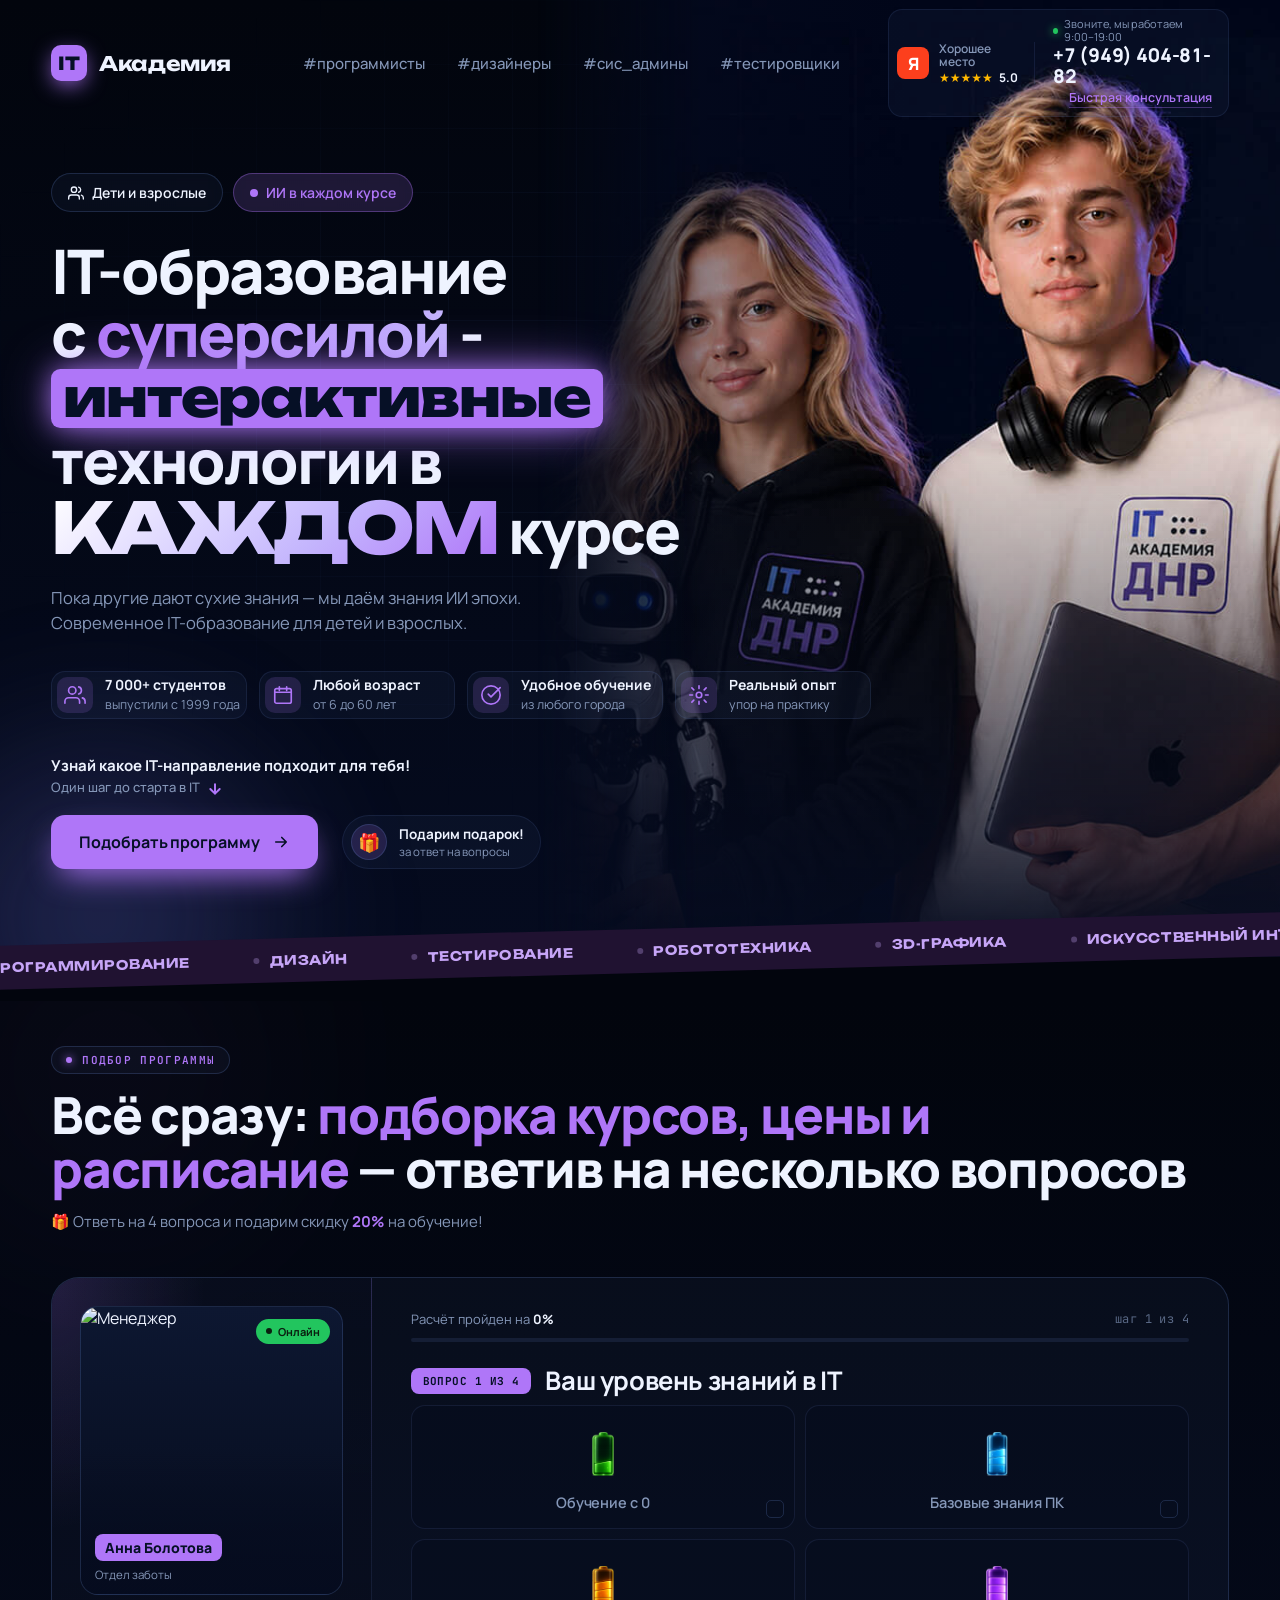
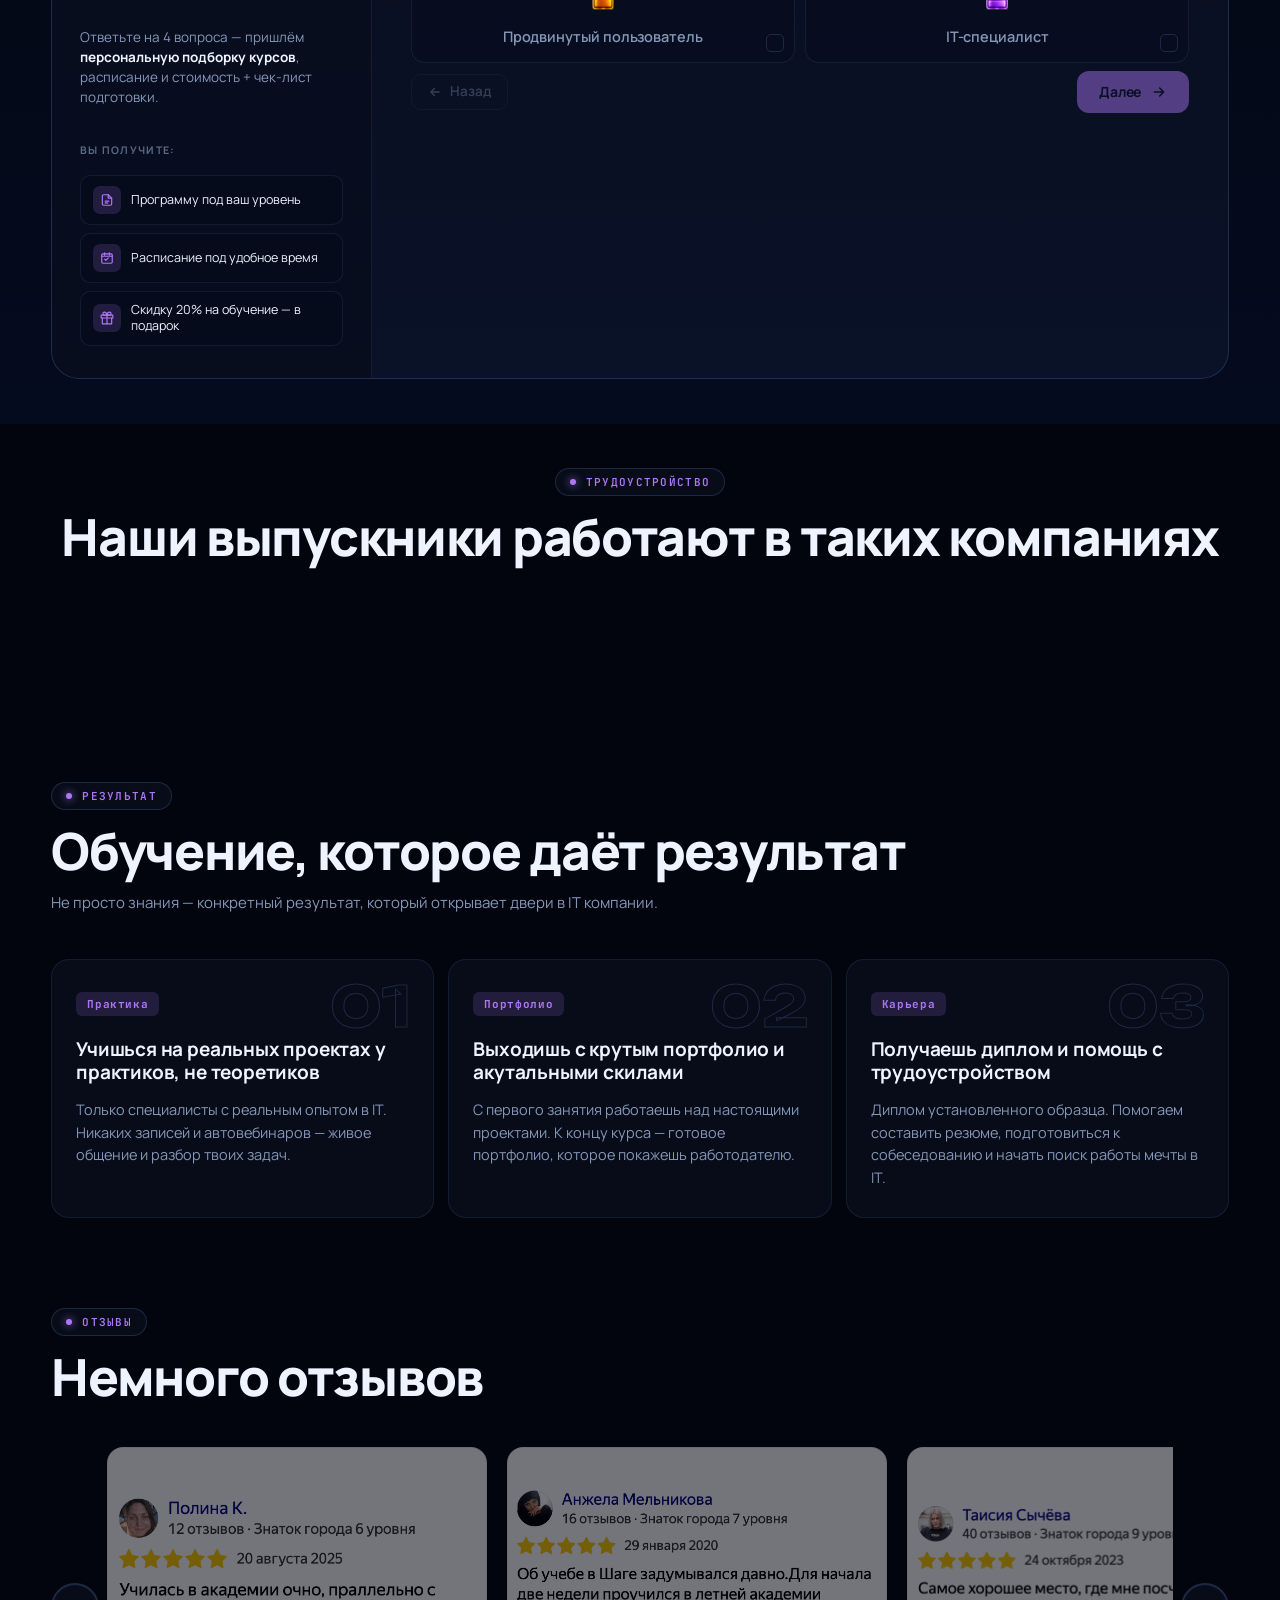
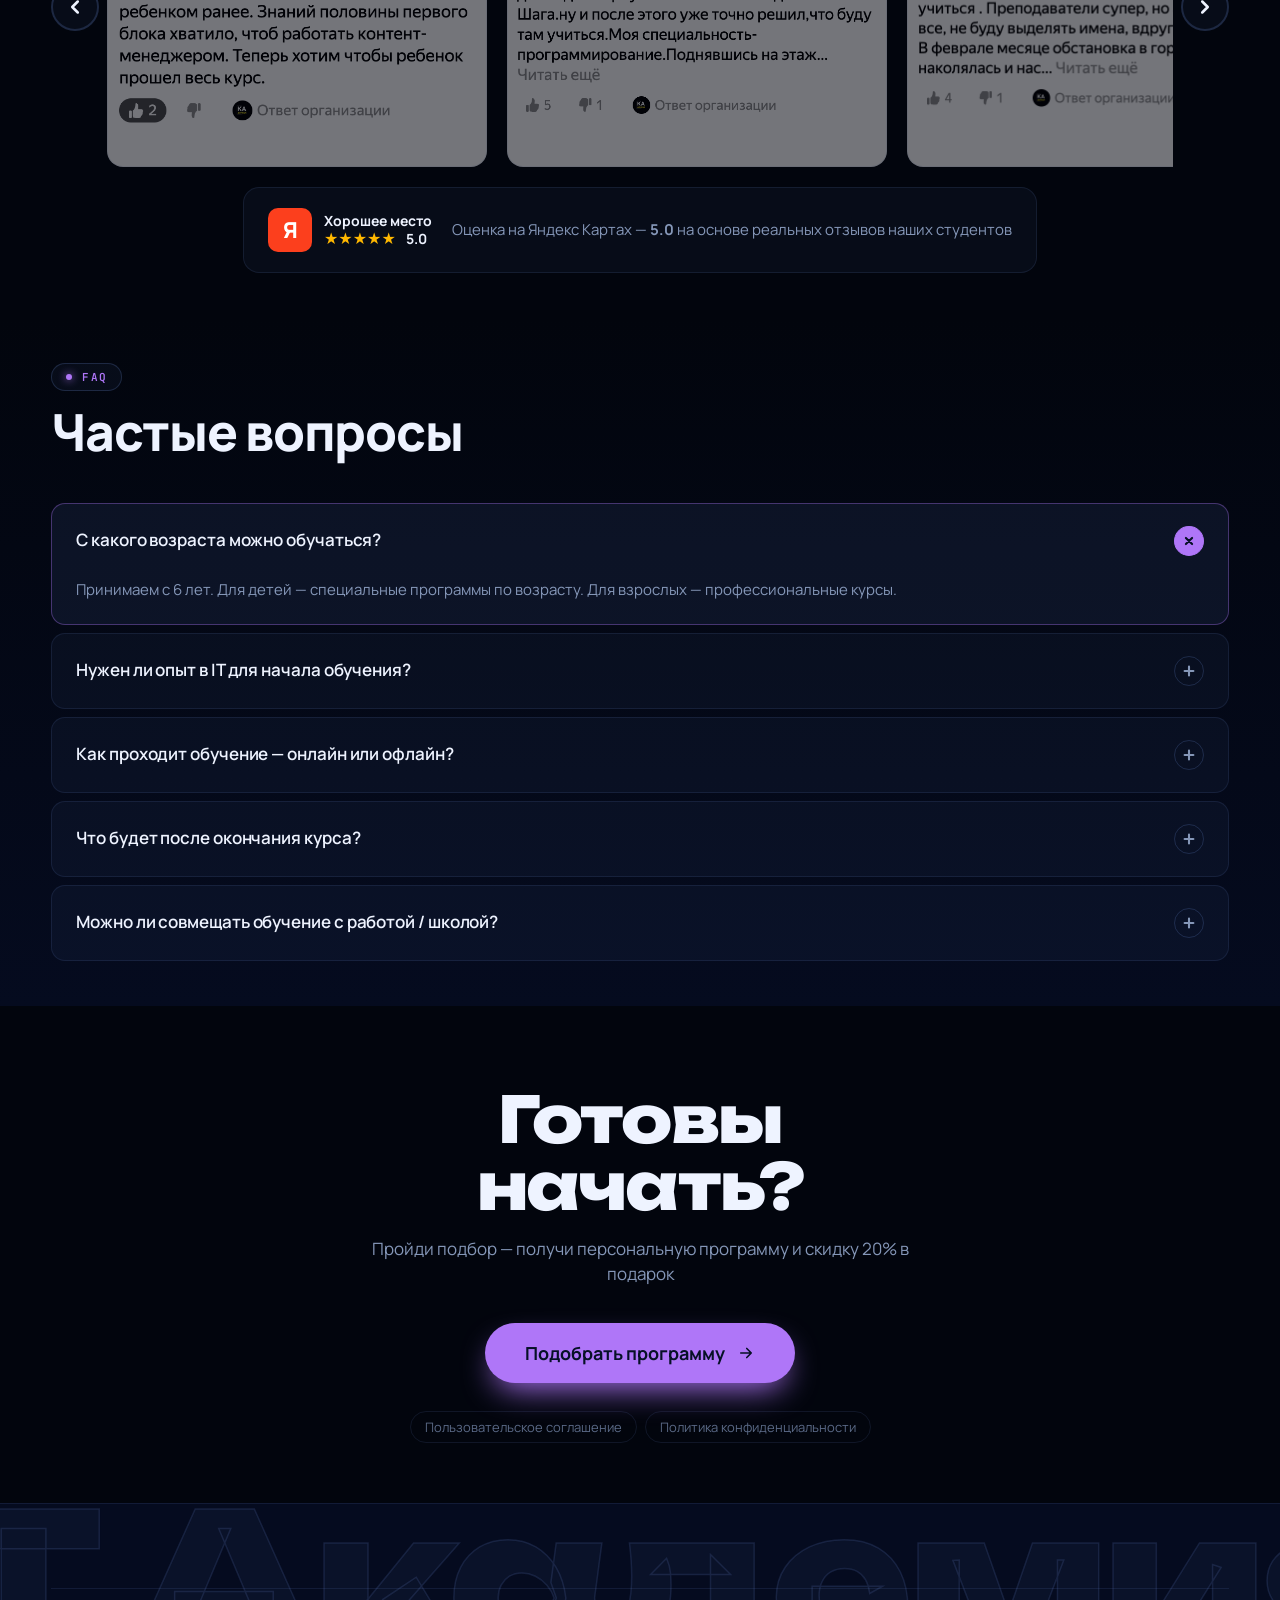
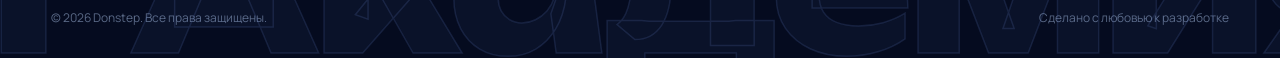
==== commit 3dc901f8: "fix: pass name field from consult modal to handler Name input (#cm-name) was rendered but never read" ====
--- a/index.html
+++ b/index.html
@@ -301,11 +301,13 @@
 
       <h1 class="hero-title reveal" style="--reveal-delay:200ms">
         <span style="display:block">IT-образование</span>
-        <span style="display:block">с&nbsp;<span class="title-accent">суперсилой</span> —</span>
-        <span style="display:block"><span class="title-ai">ИИ</span> в&nbsp;<span class="title-num">каждом</span> курсе</span>
-      </h1>
-
-      <p class="hero-sub reveal" style="--reveal-delay:320ms">Пока другие дают сухие знания — мы даём инструменты ИИ эпохи. Современное IT-образование для детей и взрослых.</p>
+        <span style="display:block">с&nbsp;<span class="title-accent">суперсилой</span> -</span>
+        <!--<span style="display:block"><span class="title-ai">ИИ</span> в&nbsp;<span class="title-num">каждом</span> курсе</span>--> 
+		<span style="display:block"><span class="title-ai">интерактивные</span> технологии в&nbsp;<span class="title-num">каждом</span> курсе</span>
+      </h1>  
+
+       <p class="hero-sub reveal" style="--reveal-delay:320ms">Пока другие дают сухие знания — мы даём знания ИИ эпохи. Современное IT-образование для детей и взрослых.</p>
+       <!--<p class="hero-sub reveal" style="--reveal-delay:320ms">Пока другие дают сухие знания — мы даём инструменты ИИ эпохи. Современное IT-образование для детей и взрослых.</p>-->
 
       <div class="features-row reveal" style="--reveal-delay:440ms">
         <div class="feature-card">
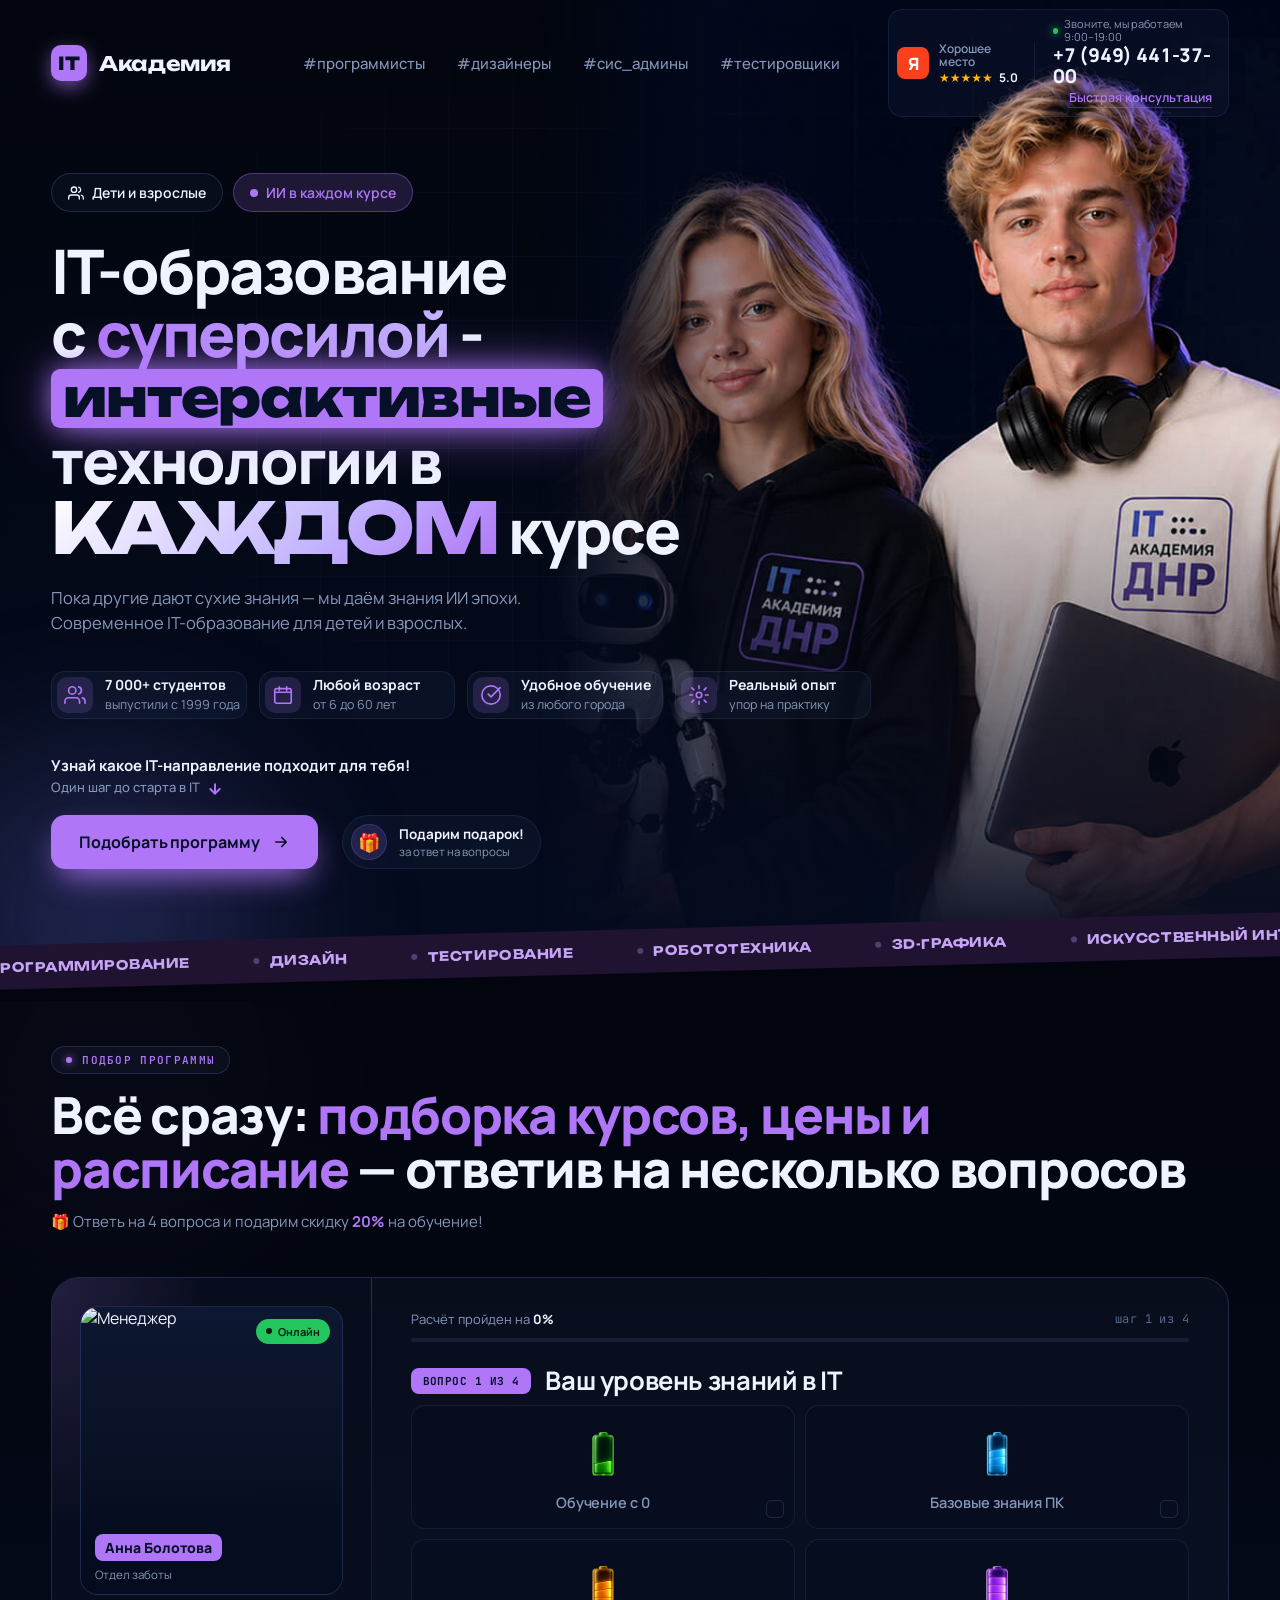
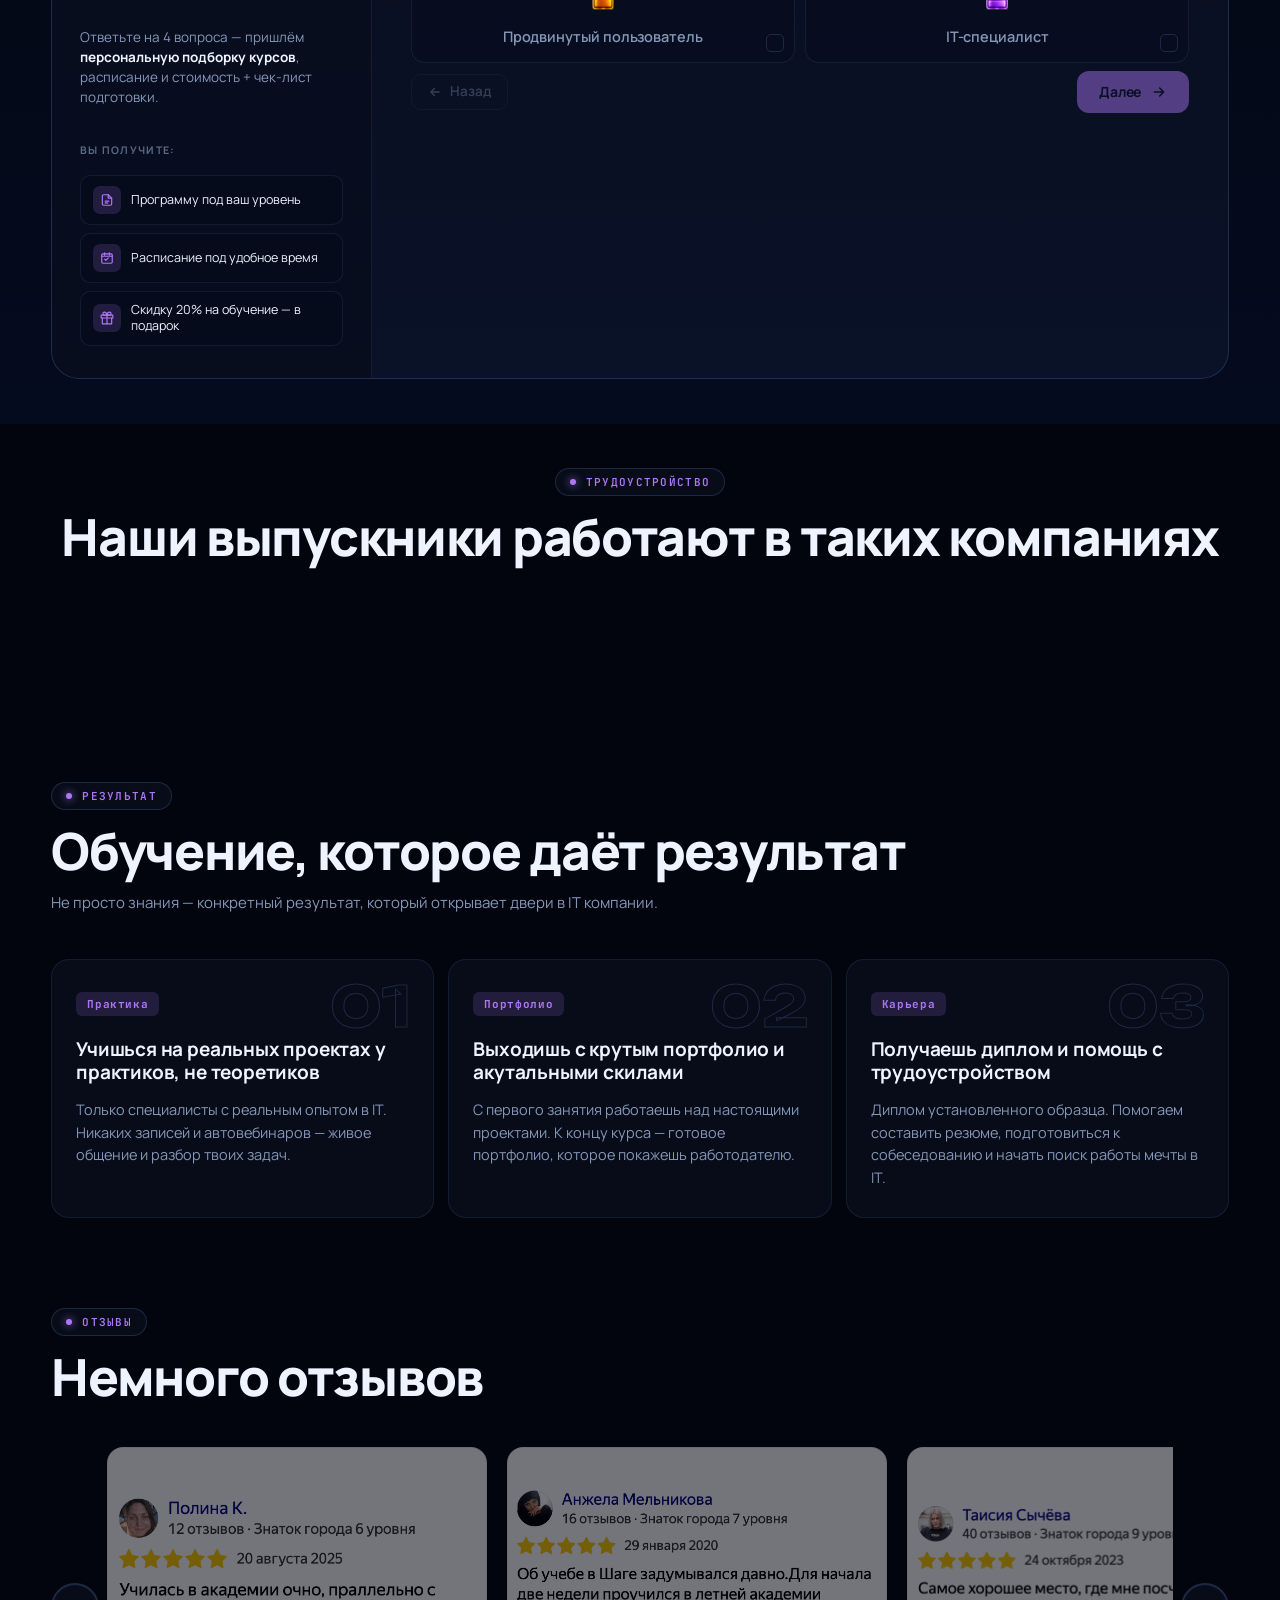
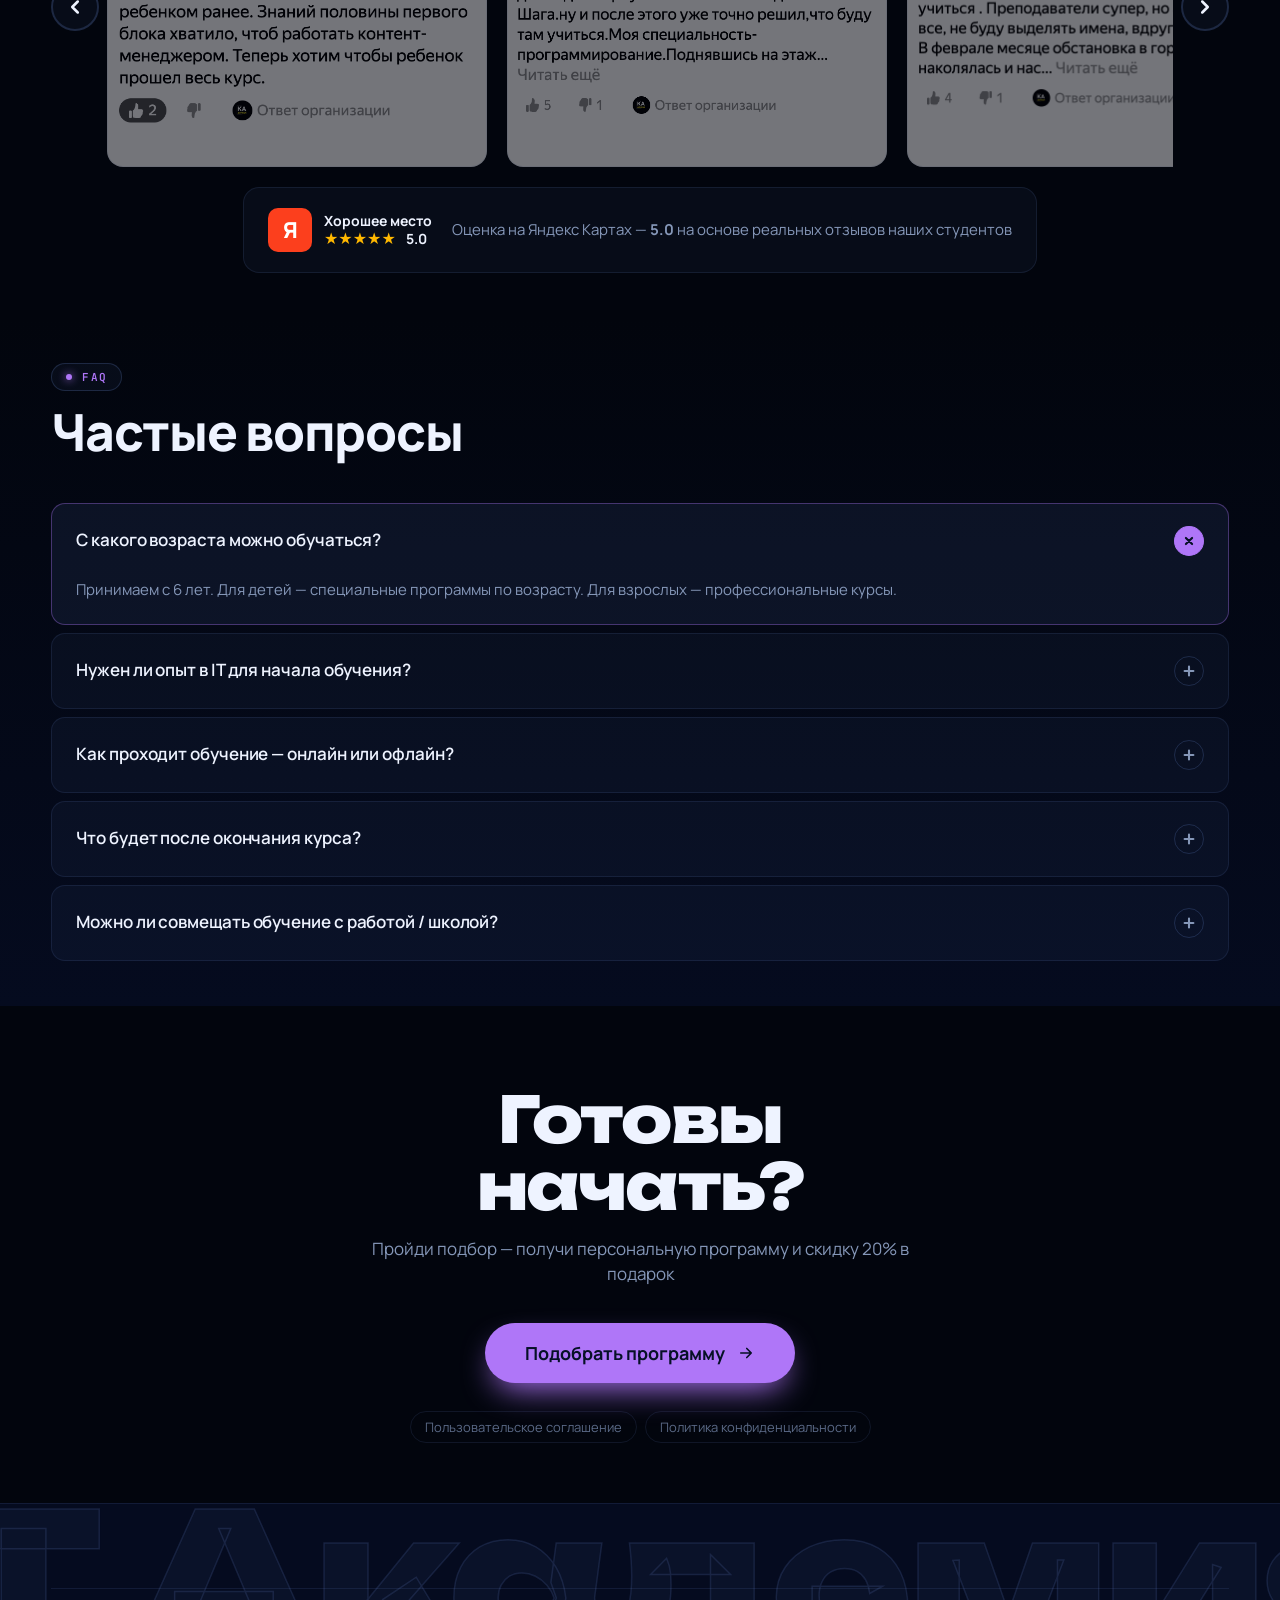
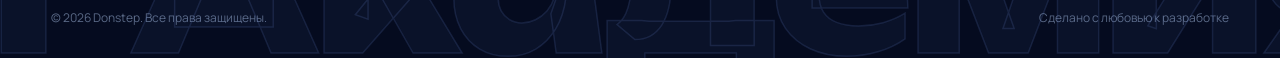
==== commit be8dfd21: "fix: кэш-бастинг app.js (?v=20260626) — чтобы подхватился новый трекинг Co-Authored-By: Claude Opus " ====
--- a/index.html
+++ b/index.html
@@ -932,6 +932,6 @@
 window._metrikaId = 50785609;
 window._vkPixelId = 3324042;
 </script>
-<script src="app.js"></script>
+<script src="app.js?v=20260626"></script>
 </body>
 </html>
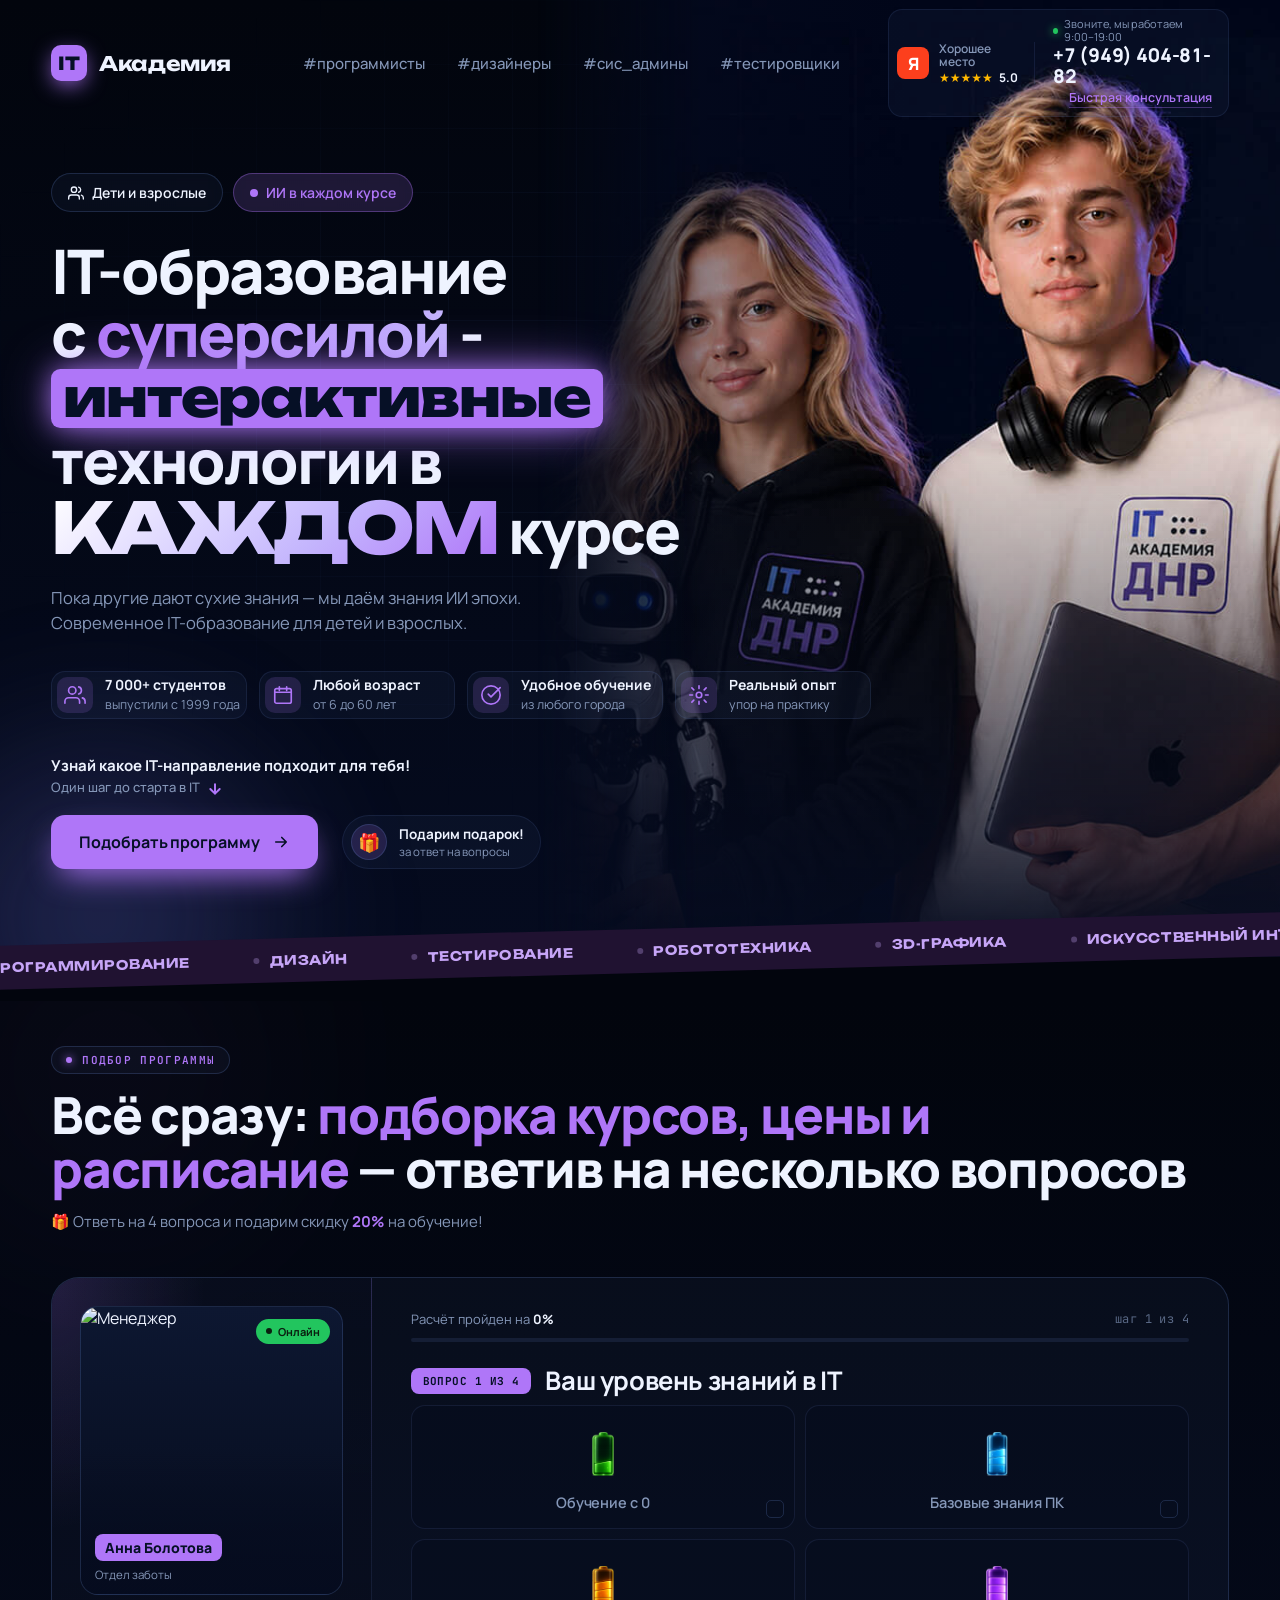
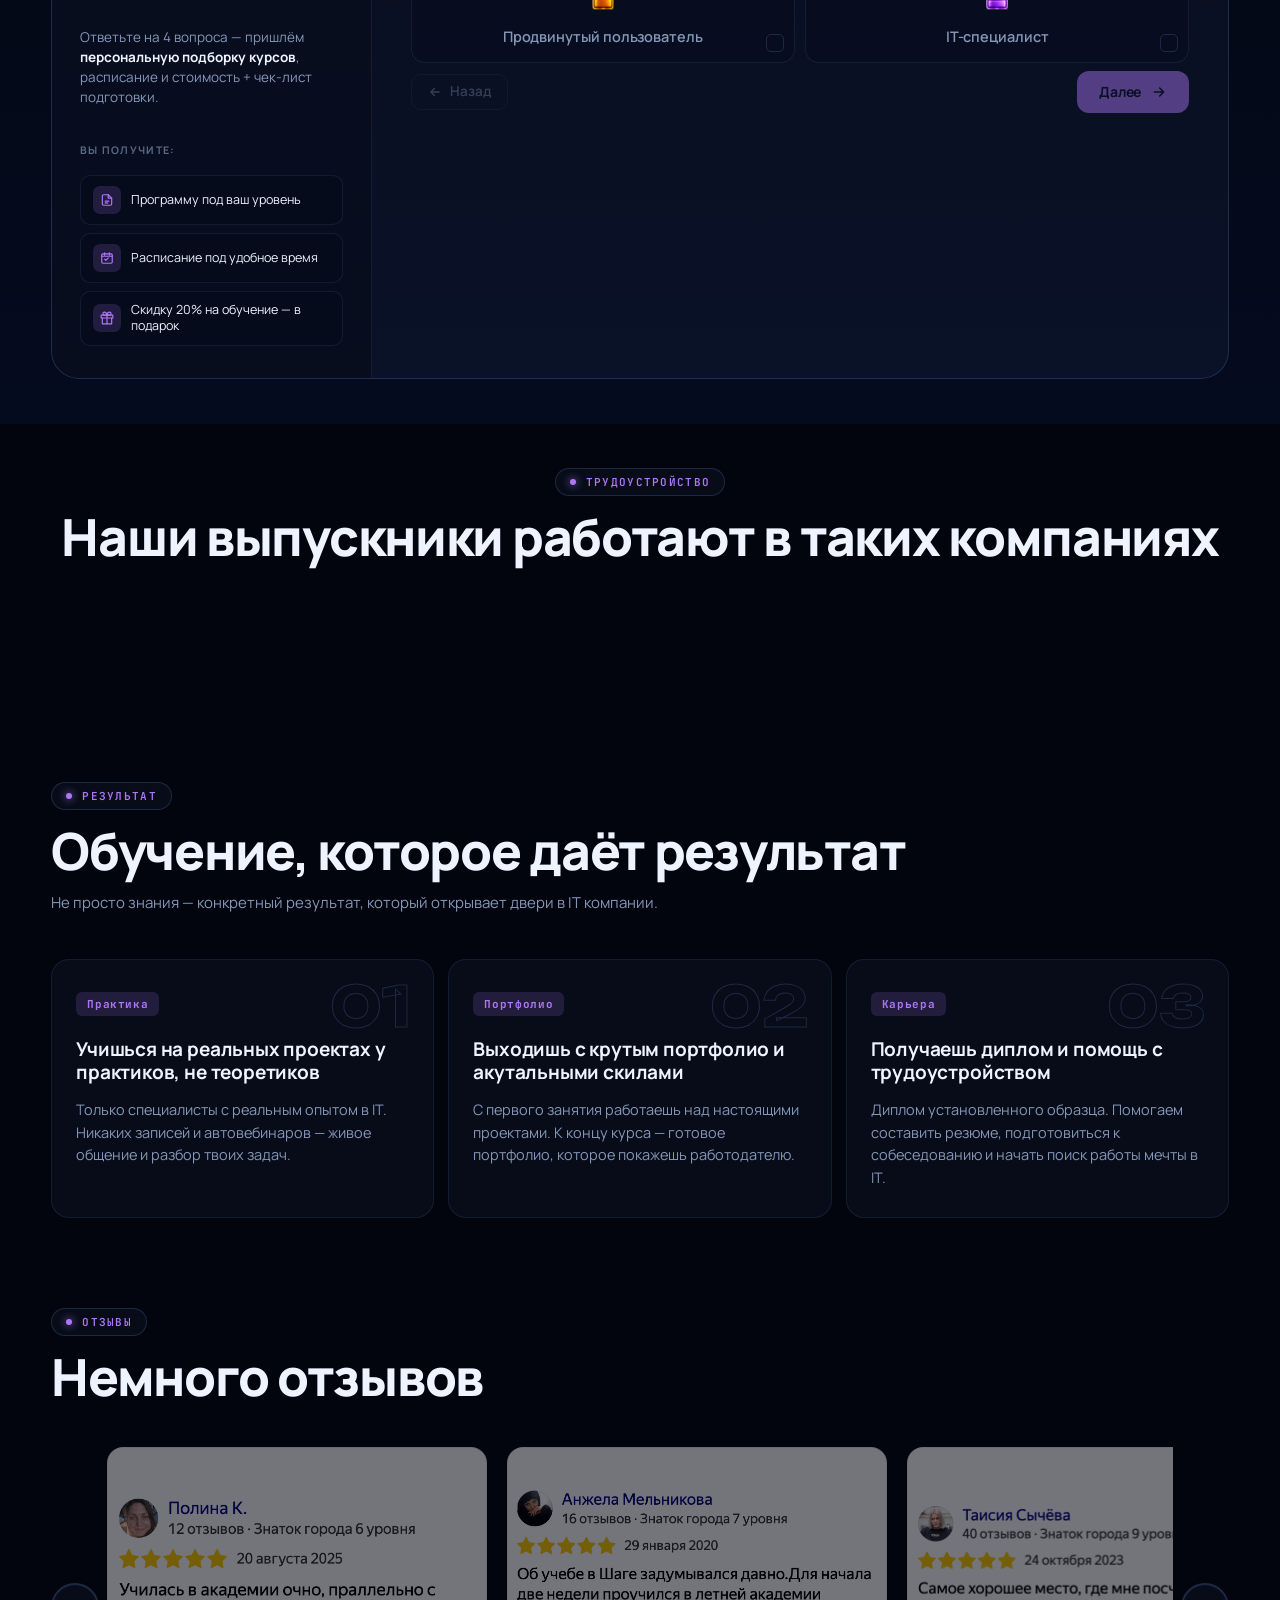
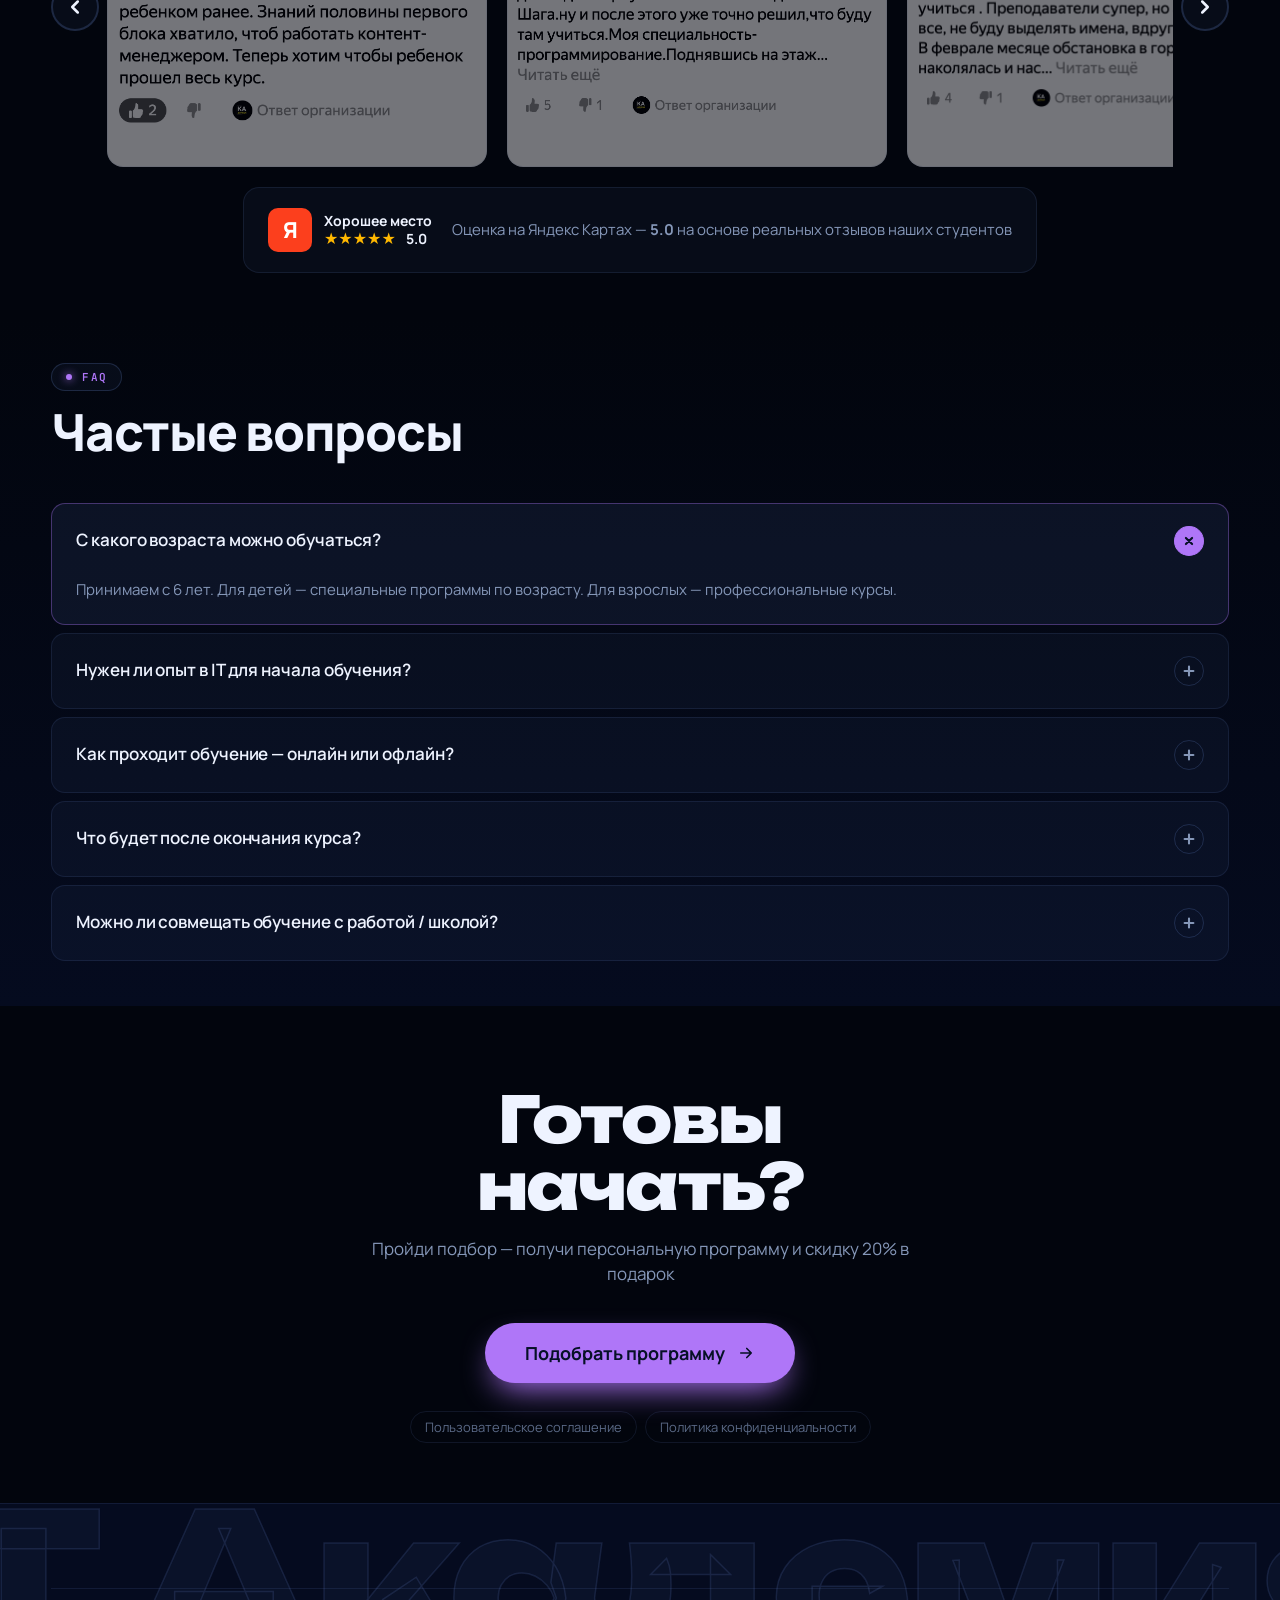
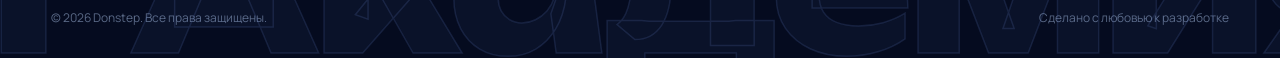
==== commit 4e1a19d7: "debug: вывод объекта tracking в консоль + bump app.js?v Co-Authored-By: Claude Opus 4.8 <noreply@ant" ====
--- a/index.html
+++ b/index.html
@@ -932,6 +932,6 @@
 window._metrikaId = 50785609;
 window._vkPixelId = 3324042;
 </script>
-<script src="app.js?v=20260626"></script>
+<script src="app.js?v=20260626b"></script>
 </body>
 </html>
